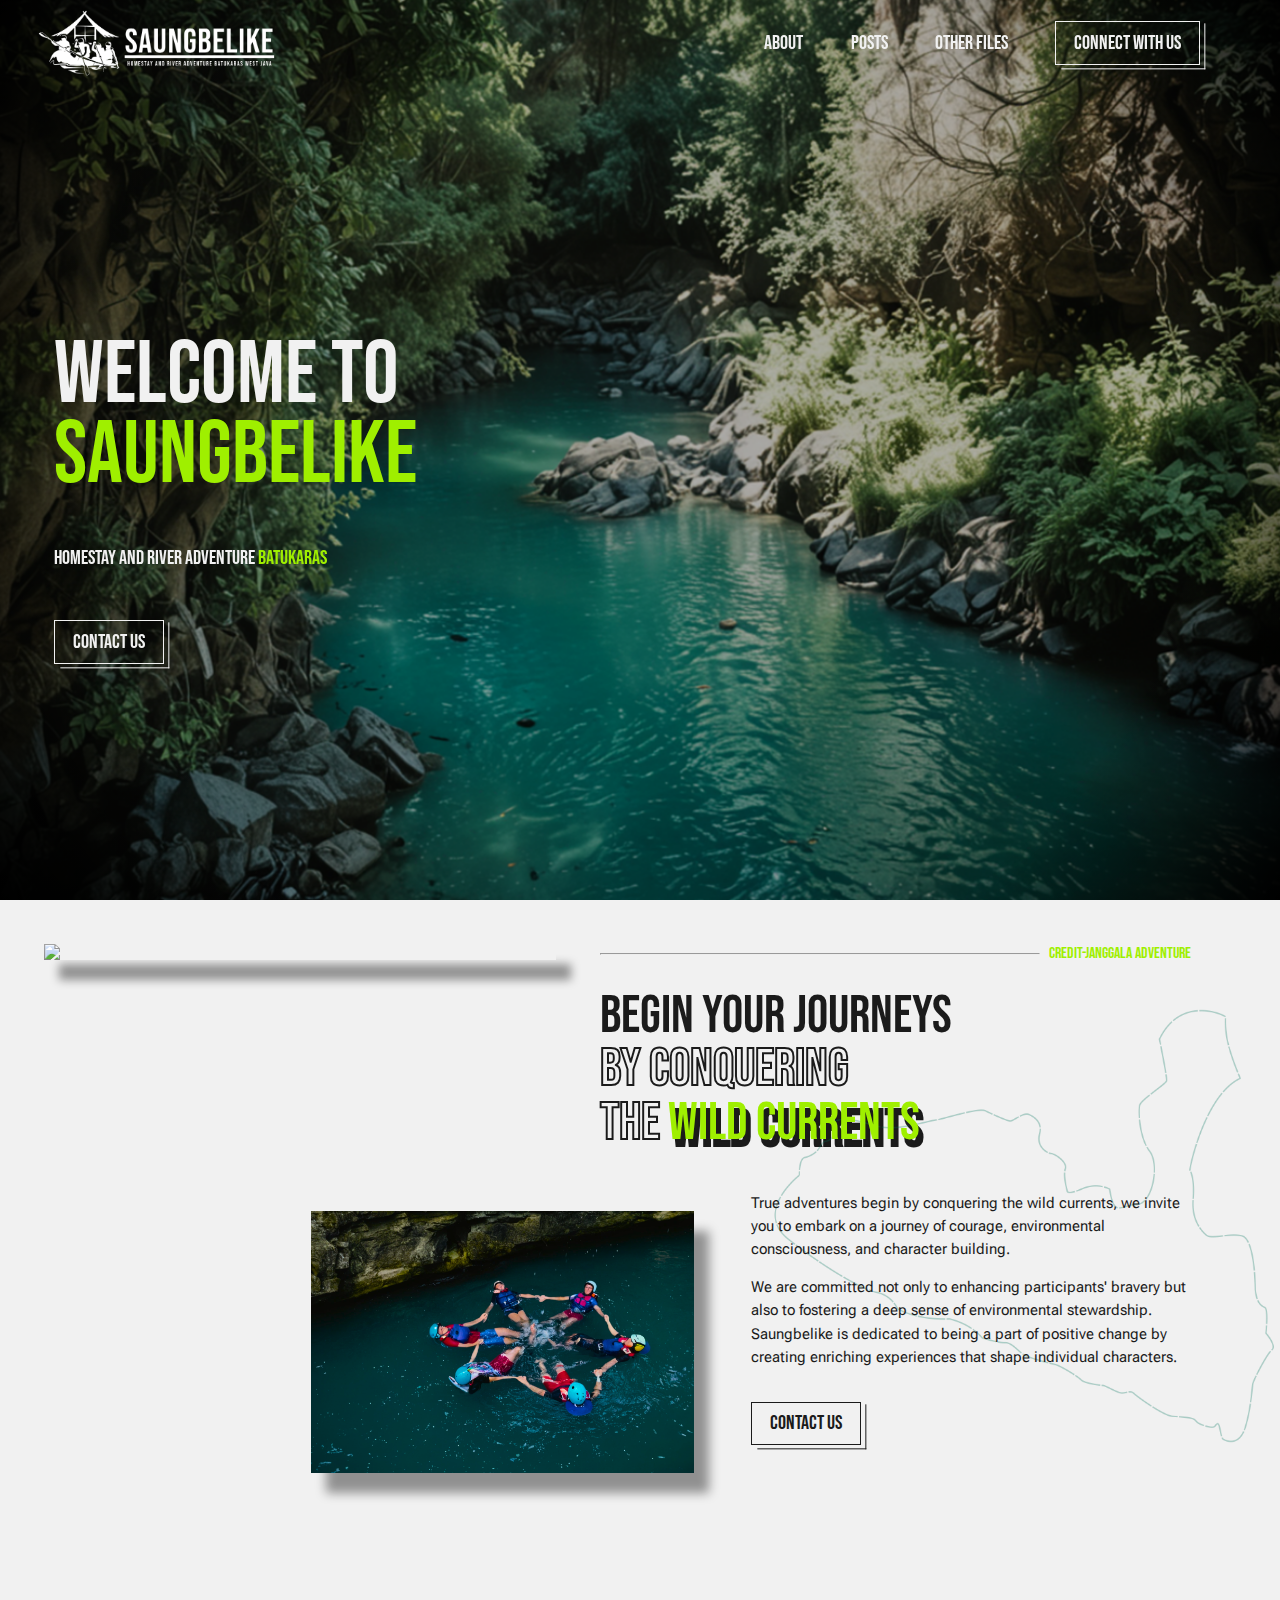
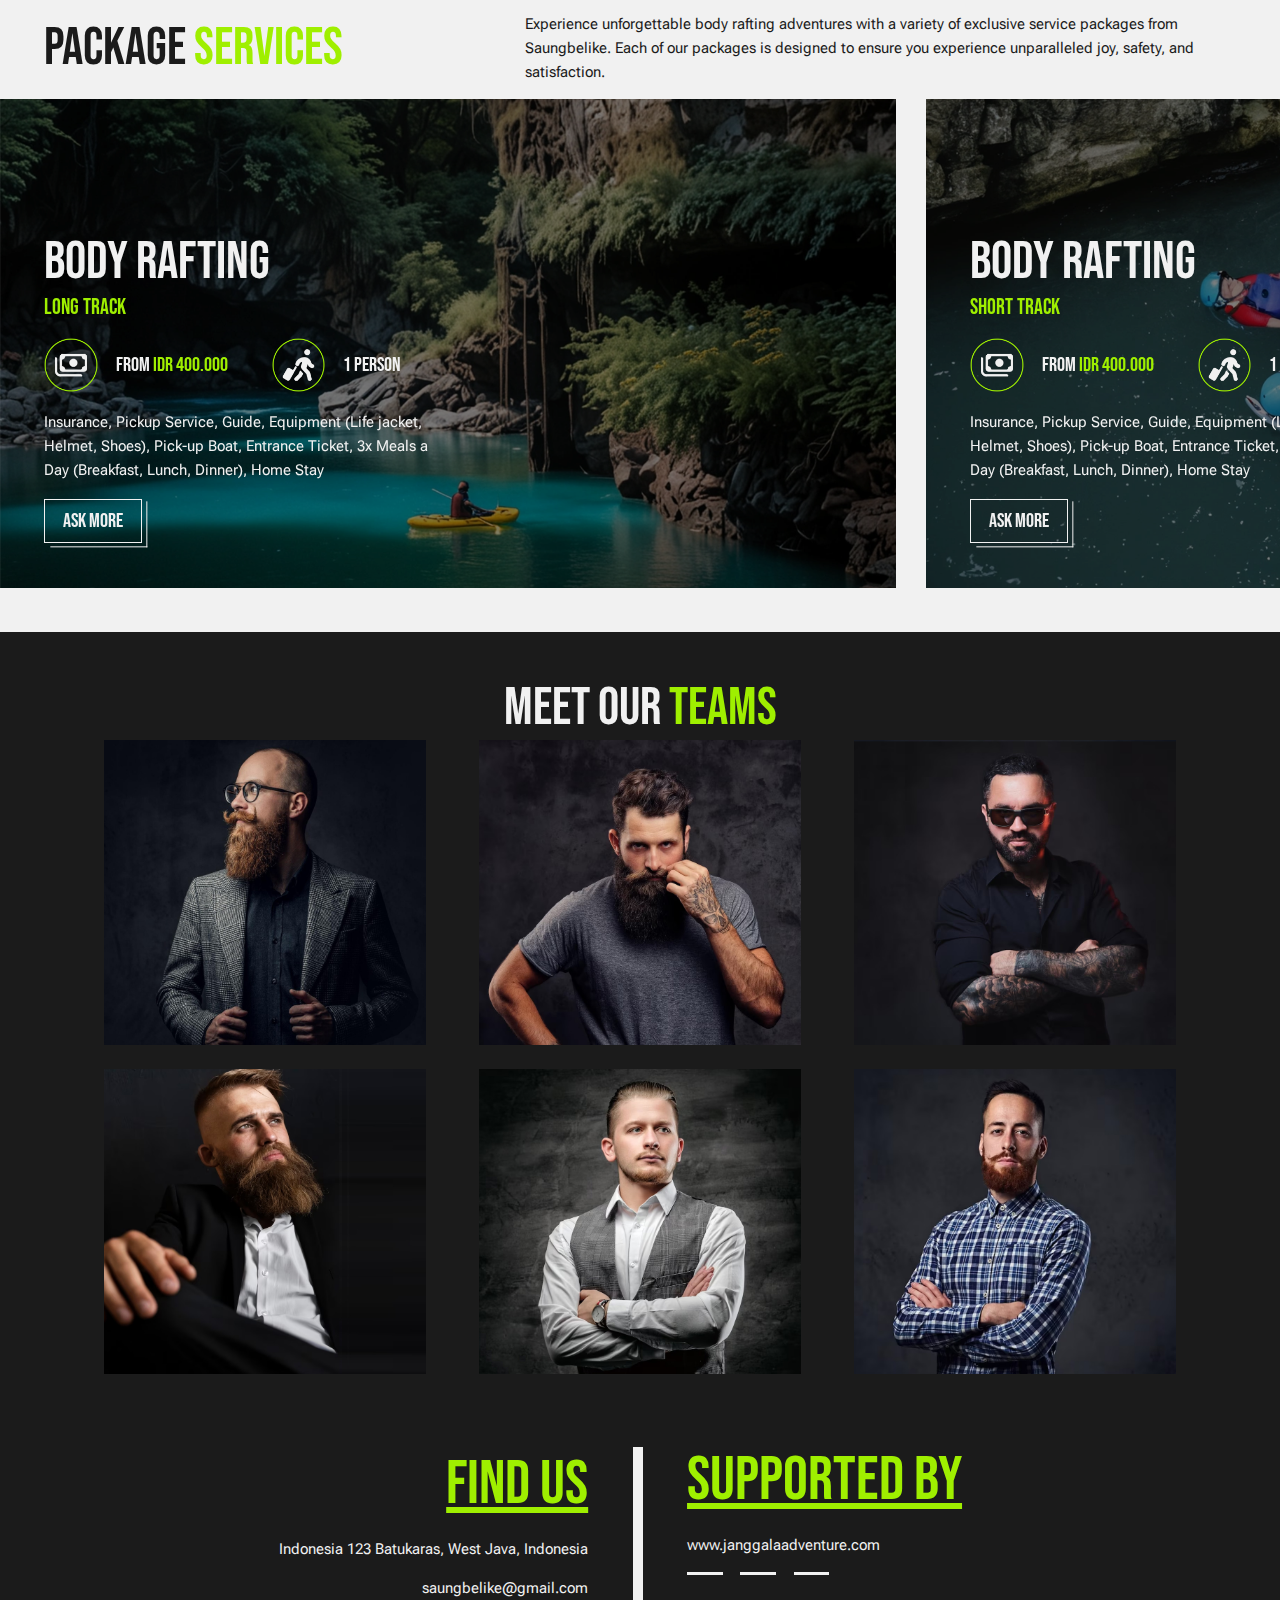
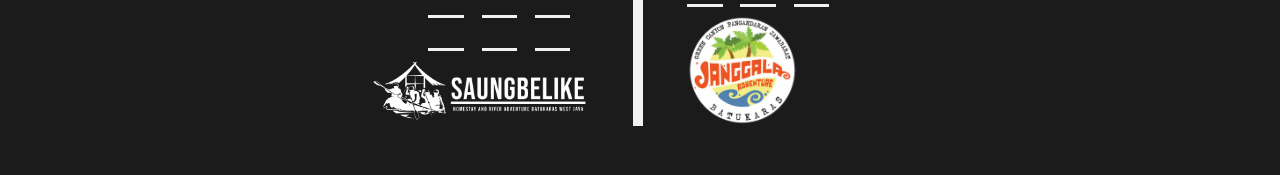
==== en/index.html @ bf055730 "Initial" ====
<!DOCTYPE html>
<html lang="en-US">
  <head>
    <meta name="viewport" content="width=device-width, initial-scale=1">
    <meta charset="utf-8">
    <title>Saungbelike - River Adventure</title>
    <link rel="stylesheet" href="/assets/css/locomotive-scroll.css">
    <link rel="stylesheet" href="/assets/css/main.css">
    <link rel="stylesheet"href="https://cdn.jsdelivr.net/npm/swiper@11/swiper-bundle.min.css"/>
    <link rel="stylesheet" href="https://cdnjs.cloudflare.com/ajax/libs/font-awesome/6.5.1/css/all.min.css" integrity="sha512-DTOQO9RWCH3ppGqcWaEA1BIZOC6xxalwEsw9c2QQeAIftl+Vegovlnee1c9QX4TctnWMn13TZye+giMm8e2LwA==" crossorigin="anonymous" referrerpolicy="no-referrer" />
  </head>
  <body>
    <div id="loading-overlay">
      <div class="spinner"><img draggable="false" src="/assets/img/logo.webp"></div>
    </div>
    <main>
      <section class="sec_Nav">
    <div class="sbl_Navl">
        <img src="/assets/img/logo.webp">
    </div>
    <div class="sbl_Navr">
        <ul>
            <li class="sblM"><a href="/about">ABOUT</a></li>
            <li class="sblM"><a href="/posts">POSTS</a></li>
            <li class="sblM"><a href="/otherfiles">OTHER FILES</a></li>
            <li><button><a href="">Connect With Us</a></button></li>
        </ul>
    </div>
</section>
      <section class="sbl_Main" data-scroll-container>

<section class="sbl_sec1">
    <div class="sbl_swiperCont">
        <div class="swiper-wrapper">
            <div class="swiper-slide sf"><img src="../assets/img/main1.png"></div>
            <div class="swiper-slide sf"><img src="../assets/img/main4.png"></div>
            <div class="swiper-slide sf"><img src="../assets/img/main2.png"></div>
            <div class="swiper-slide sf"><img src="../assets/img/main3.png"></div>
        </div>
    </div>
    <div class="sbl_Text" data-scroll data-scroll-speed="3">
        <h1>Welcome To<br><span>Saungbelike</span></h1>
        <h3>Homestay and River Adventure <span>Batukaras</span></h3>    
        <button><a href="#"> Contact Us </a></button>
    </div>
</section>

<section class="sbl_sec2">
    <div class="sbl_sec2L">
        <img src="../assets/img/sec2.png" class="img1" data-scroll data-scroll-speed="2">
        <img src="../assets/img/sec2_1.png" class="img2" data-scroll data-scroll-speed="1">
    </div>
    <div class="sbl_sec2R">
        <div class="lT"><hr><span>Credit-Janggala Adventure</span></div>
        <h2 data-scroll data-scroll-speed="-1">Begin Your Journeys<br><span class="tStroke">By Conquering</span> <br><span class="tStroke">The</span> <span class="tShadow">Wild Currents</span></h2>
        <div>
            <p>True adventures begin by conquering the wild currents, we invite you to embark on a journey of courage, environmental consciousness, and character building.</p>
            <p>We are committed not only to enhancing participants' bravery but also to fostering a deep sense of environmental stewardship. Saungbelike is dedicated to being a part of positive change by creating enriching experiences that shape individual characters.</p>
            <button><a href="#">Contact Us</a></button>
        </div>
    </div>  
</section>

<section class="sbl_sec3">
    <div class="sbl_sec3T">
        <div>
            <h2>Package <span>Services</span></h2>
        </div>
        <div>
            <p>Experience unforgettable body rafting adventures with a variety of exclusive service packages from Saungbelike. Each of our packages is designed to ensure you experience unparalleled joy, safety, and satisfaction.</p>
        </div>
    </div>
    <div class="sbl_sec3B">
        <div class="sbl_pack packSwipe">
            <div class="swiper-wrapper">
                <div class="swiper-slide ss">
                    <img src="../assets/img/main2.png">
                    <div>
                        <h2>Body Rafting</h2>
                        <span class="type">Long Track</span>
                    </div>
                    <div class="sbl_ico">
                        <div>
                            <img class="ico" src="../assets/img/ico1.png">
                            <h3>From <span>IDR 400.000</span></h3>
                        </div>
                        <div>
                            <img class="ico" src="../assets/img/ico2.png">
                            <h3>1 Person</h3>
                        </div>
                    </div>
                    <p>Insurance, Pickup Service, Guide, Equipment (Life jacket, Helmet, Shoes), Pick-up Boat, Entrance Ticket, 3x Meals a Day (Breakfast, Lunch, Dinner), Home Stay</p>
                        <button><a href="">Ask More</a></button>
                </div>
                <div class="swiper-slide ss">
                    <img src="../assets/img/main3.png">
                    <div>
                        <h2>Body Rafting</h2>
                        <span class="type">Short Track</span>
                    </div>
                    <div class="sbl_ico">
                        <div>
                            <img class="ico" src="../assets/img/ico1.png">
                            <h3>From <span>IDR 400.000</span></h3>
                        </div>
                        <div>
                            <img class="ico" src="../assets/img/ico2.png">
                            <h3>1 Person</h3>
                        </div>
                    </div>
                    <p>Insurance, Pickup Service, Guide, Equipment (Life jacket, Helmet, Shoes), Pick-up Boat, Entrance Ticket, 3x Meals a Day (Breakfast, Lunch, Dinner), Home Stay</p>
                        <button><a href="#">Ask More</a></button>
                </div>
                <div class="swiper-slide ss">
                    <img src="../assets/img/main1.png">
                    
                    <div>
                        <h2>Body Rafting</h2>
                        <span class="type">Ciwayang</span>
                    </div>
                    <div class="sbl_ico">
                        <div>
                            <img class="ico" src="../assets/img/ico1.png">
                            <h3>From <span>IDR 400.000</span></h3>
                        </div>
                        <div>
                            <img class="ico" src="../assets/img/ico2.png">
                            <h3>1 Person</h3>
                        </div>
                    </div>
                    <p>Insurance, Pickup Service, Guide, Equipment (Life jacket, Helmet, Shoes), Pick-up Boat, Entrance Ticket, 3x Meals a Day (Breakfast, Lunch, Dinner), Home Stay</p>
                        <button><a href="#">Ask More</a></button>
                </div>
                <div class="swiper-slide ss">
                    <img src="../assets/img/main1.png">
                    
                    <div>
                        <h2>River Tubing</h2>
                        <span class="type">Santirah</span>
                    </div>
                    <div class="sbl_ico">
                        <div>
                            <img class="ico" src="../assets/img/ico1.png">
                            <h3>From <span>IDR 400.000</span></h3>
                        </div>
                        <div>
                            <img class="ico" src="../assets/img/ico2.png">
                            <h3>1 Person</h3>
                        </div>
                    </div>
                    <p>Insurance, Pickup Service, Guide, Equipment (Life jacket, Helmet, Shoes), Pick-up Boat, Entrance Ticket, 3x Meals a Day (Breakfast, Lunch, Dinner), Home Stay</p>
                        <button><a href="#">Ask More</a></button>
                </div>
                <div class="swiper-slide ss">
                    <img src="../assets/img/main1.png">
                    
                    <div>
                        <h2>Body Rafting</h2>
                        <span class="type">Citumang</span>
                    </div>
                    <div class="sbl_ico">
                        <div>
                            <img class="ico" src="../assets/img/ico1.png">
                            <h3>From <span>IDR 400.000</span></h3>
                        </div>
                        <div>
                            <img class="ico" src="../assets/img/ico2.png">
                            <h3>1 Person</h3>
                        </div>
                    </div>
                    <p>Insurance, Pickup Service, Guide, Equipment (Life jacket, Helmet, Shoes), Pick-up Boat, Entrance Ticket, 3x Meals a Day (Breakfast, Lunch, Dinner), Home Stay</p>
                        <button><a href="#">Ask More</a></button>
                </div>
                <div class="swiper-slide ss">
                    <img src="../assets/img/camp.jpeg">
                    
                    <div>
                        <h2>Camping Ground</h2>
                    </div>
                    <div class="sbl_ico">
                        <div>
                            <img class="ico" src="../assets/img/ico1.png">
                            <h3>From <span>IDR 400.000</span></h3>
                        </div>
                        <div>
                            <img class="ico" src="../assets/img/ico2.png">
                            <h3>1 Person</h3>
                        </div>
                    </div>
                    <p>Local Guide, Dome Tent, Bonfire, Meals</p>
                        <button><a href="#">Ask More</a></button>
                </div>
            </div>
        </div>
    </div>
</section>

<section class="sbl_sec4">
    <h2>Meet Our <span>Teams</span></h2>
    <div class="sbl_team">
        <div class="sbl_teamBox">
            <img src="../assets/img/1.jpg" draggable="false" data-scroll data-scroll-speed="1">
            <div class="sbl_teamBoxN">
                <p>Manager</p>
                <span>Micah Bell</span>
            </div>
        </div>
        <div class="sbl_teamBox">
            <img src="../assets/img/2.jpg" draggable="false" data-scroll data-scroll-speed="1">
            <div class="sbl_teamBoxN">
                <p>Manager</p>
                <span>Arthur Morgan</span>
            </div>
        </div>
        <div class="sbl_teamBox">
            <img src="../assets/img/3.jpg" draggable="false" data-scroll data-scroll-speed="1">
            <div class="sbl_teamBoxN">
                <p>Manager</p>
                <span>Joaquin</span>
            </div>
        </div>
        <div class="sbl_teamBox">
            <img src="../assets/img/4.jpg" draggable="false" data-scroll data-scroll-speed="1">
            <div class="sbl_teamBoxN">
                <p>Manager</p>
                <span>Strauss Vye</span>
            </div>
        </div>
        <div class="sbl_teamBox">
            <img src="../assets/img/5.jpg" draggable="false" data-scroll data-scroll-speed="1">
            <div class="sbl_teamBoxN">
                <p>Manager</p>
                <span>Mike</span>
            </div>
        </div>
        <div class="sbl_teamBox">
            <img src="../assets/img/6.jpg" draggable="false" data-scroll data-scroll-speed="1">
            <div class="sbl_teamBoxN">
                <p>Manager</p>
                <span>Micah Bell</span>
            </div>
        </div>
    </div>
</section>

<section class="sbl_sec4Mobile">
    <h2>Meet Our <span>Teams</span></h2>
    <div class="sbl_sec4box">
        <div class="sbl_btn">
            <div class="btn-prev"><button><</button></div>
            <div class="btn-next"><button>></button></div>
        </div>
        <div class="mobileSwipe" data-scroll data-scroll-speed="1">
            <div class="swiper-wrapper">
                <div class="swiper-slide">
                    <img src="../assets/img/1.jpg" draggable="false">
                    <div class="sbl_teamBoxM">
                        <p>Manager</p>
                        <span>Micah Bell</span>
                    </div>
                </div>
                <div class="swiper-slide">
                    <img src="../assets/img/2.jpg" draggable="false">
                    <div class="sbl_teamBoxM">
                        <p>Manager</p>
                        <span>Athur Morgan</span>
                    </div>
                </div>
                <div class="swiper-slide">
                    <img src="../assets/img/3.jpg" draggable="false">
                    <div class="sbl_teamBoxM">
                        <p>Manager</p>
                        <span>Mike Vye</span>
                    </div>
                </div>
                <div class="swiper-slide">
                    <img src="../assets/img/4.jpg" draggable="false">
                    <div class="sbl_teamBoxM">
                        <p>Manager</p>
                        <span>Joaquin</span>
                    </div>
                </div>
                <div class="swiper-slide">
                    <img src="../assets/img/5.jpg" draggable="false">
                    <div class="sbl_teamBoxM">
                        <p>Manager</p>
                        <span>Strauss Vye</span>
                    </div>
                </div>
                <div class="swiper-slide">
                    <img src="../assets/img/6.jpg" draggable="false">
                    <div class="sbl_teamBoxM">
                        <p>Manager</p>
                        <span>Micah Bell</span>
                    </div>
                </div>
            </div>
        </div>
    </div>
</section>

<section class="sbl_sec5">
    <div class="sbl_sec5L">
        <div>
            <h1>Find Us</h1>
        </div>
        <p>Indonesia 123 Batukaras, West Java, Indonesia</p>
        <p>saungbelike@gmail.com</p>
        <div>
            <ul>
                <li>
                  <a class="twitter" href="#">
                    <span></span>
                    <span></span>
                    <span></span>
                    <span></span>
                    <i class="fa-brands fa-twitter" aria-hidden="true"></i>
                  </a>
                </li>
                <li>
                  <a class="instagram" href="#">
                    <span></span>
                    <span></span>
                    <span></span>
                    <span></span>
                    <i class="fa-brands fa-instagram" aria-hidden="true"></i>
                  </a>
                </li>
                <li>
                  <a class="google" href="#">
                    <span></span>
                    <span></span>
                    <span></span>
                    <span></span>
                    <i class="fa-brands fa-tiktok" aria-hidden="true"></i>
                  </a>
                </li>
              </ul>
        </div>
        <img class="sbl"src="../assets/img/logo.webp" draggable="false">
    </div>
    <div class="sbl_sec5R">
        <h1>Supported By</h1>
        <p>www.janggalaadventure.com</p>
        <div>
            <ul>
                <li>
                  <a class="twitter" href="#">
                    <span></span>
                    <span></span>
                    <span></span>
                    <span></span>
                    <i class="fa-brands fa-twitter" aria-hidden="true"></i>
                  </a>
                </li>
                <li>
                  <a class="instagram" href="#">
                    <span></span>
                    <span></span>
                    <span></span>
                    <span></span>
                    <i class="fa-brands fa-instagram" aria-hidden="true"></i>
                  </a>
                </li>
                <li>
                  <a class="google" href="#">
                    <span></span>
                    <span></span>
                    <span></span>
                    <span></span>
                    <i class="fa-brands fa-tiktok" aria-hidden="true"></i>
                  </a>
                </li>
              </ul>
        </div>
        <img src="../assets/img/janggala.png" draggable="false">
    </div>
</section></section>
      <script src="https://cdn.jsdelivr.net/npm/swiper@11/swiper-bundle.min.js"></script>
<script src="/assets/js/main.min.js"></script>
<script src="https://cdn.jsdelivr.net/npm/locomotive-scroll/dist/locomotive-scroll.min.js"></script>
    </main>
  </body>
</html>
---- assets/css/locomotive-scroll.css ----
/*! locomotive-scroll v4.1.3 | MIT License | https://github.com/locomotivemtl/locomotive-scroll */
html.has-scroll-smooth {
    overflow: hidden; }
  
  html.has-scroll-dragging {
    -webkit-user-select: none;
    -moz-user-select: none;
    -ms-user-select: none;
    user-select: none; }
  
  .has-scroll-smooth body {
    overflow: hidden; }
  
  .has-scroll-smooth [data-scroll-container] {
    min-height: 100vh; }
  
  [data-scroll-direction="horizontal"] [data-scroll-container] {
    height: 100vh;
    display: inline-block;
    white-space: nowrap; }
  
  [data-scroll-direction="horizontal"] [data-scroll-section] {
    display: inline-block;
    vertical-align: top;
    white-space: nowrap;
    height: 100%; }
  
  .c-scrollbar {
    position: absolute;
    right: 0;
    top: 0;
    width: 11px;
    height: 100%;
    transform-origin: center right;
    transition: transform 0.3s, opacity 0.3s;
    opacity: 0; }
    .c-scrollbar:hover {
      transform: scaleX(1.45); }
    .c-scrollbar:hover, .has-scroll-scrolling .c-scrollbar, .has-scroll-dragging .c-scrollbar {
      opacity: 1; }
    [data-scroll-direction="horizontal"] .c-scrollbar {
      width: 100%;
      height: 10px;
      top: auto;
      bottom: 0;
      transform: scaleY(1); }
      [data-scroll-direction="horizontal"] .c-scrollbar:hover {
        transform: scaleY(1.3); }
  
  .c-scrollbar_thumb {
    position: absolute;
    top: 0;
    right: 0;
    background-color: black;
    opacity: 0.5;
    width: 7px;
    border-radius: 10px;
    margin: 2px;
    cursor: -webkit-grab;
    cursor: grab; }
    .has-scroll-dragging .c-scrollbar_thumb {
      cursor: -webkit-grabbing;
      cursor: grabbing; }
    [data-scroll-direction="horizontal"] .c-scrollbar_thumb {
      right: auto;
      bottom: 0; }
---- assets/css/main.css ----
@import"https://fonts.googleapis.com/css2?family=Bebas+Neue&display=swap";@import"https://fonts.googleapis.com/css2?family=Roboto+Flex:opsz,wght@8..144,100..1000&display=swap";*{font-family:"Bebas Neue",monospace;font-weight:normal;color:#1b1b1b;box-sizing:border-box;scroll-behavior:smooth}body{max-width:1440px;background:#f1f1f1;margin:auto}span{color:#9fef00}p{font-family:"Roboto Flex",sans-serif;font-weight:normal;font-style:normal;font-size:17px;line-height:27px}h1{font-size:100px;margin:0}h2{font-size:60px;margin:0}h3{font-size:22px;margin:0}h4{margin:0}a{font-size:23px;color:#f1f1f1;z-index:1;text-decoration:none;transition:.3s}button{background:rgba(0,0,0,0);border:1px solid #f1f1f1;padding:10px 20px;position:relative;cursor:pointer;transition:.3s}button a{width:100%;height:100%}button a:before{content:"";position:absolute;bottom:0;left:0;width:100%;height:calc(100% + 3px);border-right:1px solid #f1f1f1;border-bottom:1px solid #f1f1f1;display:block;transform:translate(6px, 6px);z-index:-1;transition:.5s}button:hover{background:#9fef00;border:1px solid #9fef00}button:hover a:before{transform:translate(0px, 0px);height:100%;border-right:1px solid rgba(0,0,0,0);border-bottom:1px solid rgba(0,0,0,0)}.sec_Nav{width:100%;display:flex;padding:10px 40px;position:fixed;top:0;width:100%;z-index:3;transition:.3s}.sbl_Navl{width:25%;display:flex;align-items:center;justify-content:center}.sbl_Navl img{max-width:100%}.sbl_Navr{width:100%;display:flex;justify-content:flex-end;align-items:center}.sbl_Navr ul{list-style:none;margin:0;text-align:right}.sbl_Navr li{display:inline;padding-right:50px;font-size:22px}.sbl_Navr li a{color:#f1f1f1}.sbl_Main{width:100%;display:flex;flex-direction:column;overflow:hidden}.sbl_sec1{width:100%;position:relative;height:100vh;display:flex;align-items:center;padding:0 50px;overflow:hidden}.sbl_sec1 .sbl_swiperCont{position:absolute;top:0;left:0;width:100%;height:100%;z-index:0}.sbl_sec1 .swiper-slide{position:relative}.sbl_sec1 .swiper-slide img{width:100%;height:100%;object-fit:cover;position:relative;filter:brightness(70%) contrast(100%);animation:sbl_scaling 8s infinite}.sbl_sec1 .swiper-slide:after{content:"";position:absolute;top:0;left:0;width:100%;height:100%;background:radial-gradient(circle, rgba(2, 0, 36, 0) 0%, rgba(1, 112, 152, 0) 70%, rgb(0, 0, 0) 100%)}.sbl_sec1 .sbl_Text{padding:0 10px;padding-top:100px;margin:0;z-index:1;width:40%;display:flex;flex-direction:column;align-items:flex-start;row-gap:50px}.sbl_sec1 .sbl_Text span{color:#9fef00}.sbl_sec1 .sbl_Text h1,.sbl_sec1 .sbl_Text p,.sbl_sec1 .sbl_Text h3{color:#f1f1f1}.sbl_sec1 .sbl_Text h1{line-height:90%}.sbl_sec2{background:url("/assets/img/border.png");background-size:40%;background-repeat:no-repeat;background-position:right;width:100%;position:relative;display:flex;align-items:center;padding:0px 50px;padding-top:50px;padding-bottom:120px;align-items:flex-start}.sbl_sec2 button{border:1px solid #1b1b1b}.sbl_sec2 button a{color:#1b1b1b}.sbl_sec2 button a:before{content:"";position:absolute;bottom:0;left:0;width:100%;height:calc(100% + 3px);border-right:1px solid #1b1b1b;border-bottom:1px solid #1b1b1b;display:block;transform:translate(6px, 6px);z-index:-1;transition:.5s}.sbl_sec2 button:hover{border:1px solid #9fef00}.sbl_sec2 button:hover a{color:#f1f1f1}.sbl_sec2 button:hover a:before{transform:translate(0px, 0px);height:100%;border-right:1px solid rgba(0,0,0,0);border-bottom:1px solid rgba(0,0,0,0)}.sbl_sec2L{width:80%;display:flex;flex-direction:column;position:relative}.sbl_sec2L img{width:100%;box-shadow:15px 20px 10px rgba(0,0,0,.4)}.sbl_sec2L .img2{position:absolute;top:300px;width:75%;left:300px}.sbl_sec2R{width:100%;padding:0 50px}.sbl_sec2R .lT{display:flex;align-items:center}.sbl_sec2R .lT hr{flex-grow:1;height:1px;background-color:#000;margin-right:10px}.sbl_sec2R h3,.sbl_sec2R h2{margin:0}.sbl_sec2R h2{line-height:100%;padding:30px 0}.sbl_sec2R div button{margin-top:20px;margin-left:170px}.sbl_sec2R div p{line-height:26px;padding-left:170px}.sbl_sec2R .tStroke{color:rgba(0,0,0,0) !important;-webkit-text-stroke-width:2px;-webkit-text-stroke-color:#1b1b1b;-webkit-text-fill-color:rgba(0,0,0,0)}.sbl_sec2R .tShadow{width:100%;position:relative}.sbl_sec2R .tShadow:before{content:"Wild Currents";position:absolute;top:15px;left:4px;color:#1b1b1b;width:100%;-webkit-text-stroke-width:2px;-webkit-text-stroke-color:#1b1b1b;-webkit-text-fill-color:#1b1b1b;z-index:-1}.sbl_sec3{width:100%;padding:50px 0}.sbl_sec3T{padding:0 50px;display:flex;align-items:center}.sbl_sec3T div:nth-child(1){width:60%}.sbl_pack{width:100%;cursor:grab}.sbl_pack .ss{color:#f1f1f1;padding:10px 50px;padding-bottom:50px;width:70%;height:550px;display:flex;flex-direction:column;justify-content:flex-end;align-items:flex-start;position:relative;row-gap:20px}.sbl_pack .ss h2,.sbl_pack .ss p,.sbl_pack .ss h3{color:#f1f1f1;margin:0}.sbl_pack .ss p{width:50%}.sbl_pack .ss .type{font-size:25px}.sbl_pack .ss img{position:absolute;top:0;left:0;width:100%;height:100%;object-fit:cover;filter:brightness(50%) contrast(100%);z-index:-1}.sbl_pack .sbl_ico{width:100%;display:flex;column-gap:50px}.sbl_pack .sbl_ico div{display:flex;align-items:center;column-gap:20px}.sbl_pack .sbl_ico img{position:relative;width:60px;filter:brightness(100%) contrast(100%)}.sbl_sec4{width:100%;background:#1b1b1b;display:flex;flex-direction:column;justify-content:center;align-items:center;padding:50px 50px}.sbl_sec4 h2{color:#f1f1f1;margin:0}.sbl_sec4 p{margin:0;color:#969696}.sbl_team{display:flex;flex-wrap:wrap;justify-content:space-between;width:90%;row-gap:50px}.sbl_teamBox{cursor:default;position:relative;width:30%;height:320px}.sbl_teamBox:hover .sbl_teamBoxN{margin-left:80%;opacity:1}.sbl_teamBox:hover img{filter:grayscale(100%)}.sbl_teamBox img{width:100%;position:absolute;top:0;left:0;z-index:0;filter:grayscale(0%);transition:.3s}.sbl_teamBox .sbl_teamBoxN{transition:.3s;width:100%;height:100%;z-index:1;position:relative;display:flex;flex-direction:column;justify-content:center;margin-left:50%;opacity:0}.sbl_teamBox .sbl_teamBoxN span{font-size:32px}.sbl_teamBox .sbl_teamBoxN p{font-size:16px}.sbl_sec5{display:flex;justify-content:center;align-items:center;padding:50px 50px;background:#1b1b1b}.sbl_sec5 .sbl_sec5L{border-right:10px solid #f1f1f1;text-align:right;padding-right:50px}.sbl_sec5 .sbl_sec5R{padding-left:50px}.sbl_sec5 .sbl_sec5R ul{justify-content:flex-start}.sbl_sec5 .sbl{width:40%}.sbl_sec5 img{width:20%;padding-top:10px}.sbl_sec5 i,.sbl_sec5 p{color:#f1f1f1 !important}.sbl_sec5 h1{font-size:70px;color:#9fef00;text-decoration:underline}.sbl_sec5 .sbl_sec5L,.sbl_sec5 .sbl_sec5R{width:100%}.sbl_sec5 ul{margin:0;padding:0;display:flex;justify-content:flex-end}.sbl_sec5 ul li{list-style:none}.sbl_sec5 ul li a{display:block;position:relative;width:40px;height:40px;line-height:40px;font-size:20px;text-align:center;text-decoration:none;color:#f1f1f1;transition:.5s;margin-right:20px}.sbl_sec5 ul li a span{position:absolute;transition:transform .5s}.sbl_sec5 ul li a span:nth-child(1),.sbl_sec5 ul li a span:nth-child(3){width:100%;height:3px;background-color:#f1f1f1}.sbl_sec5 ul li a span:nth-child(1){top:0;left:0;transform-origin:right}.sbl_sec5 ul li a:hover span:nth-child(1){transform:scaleX(0);transform-origin:left;transition:transform .5s}.sbl_sec5 ul li a span:nth-child(3){bottom:0;left:0;transform-origin:left}.sbl_sec5 ul li a:hover span:nth-child(3){transform:scaleX(0);transform-origin:right;transition:transform .5s}.sbl_sec5 ul li a span:nth-child(2),.sbl_sec5 ul li a span:nth-child(4){width:3px;height:100%;background:#f1f1f1}.sbl_sec5 ul li a span:nth-child(2){top:0;left:0;transform:scale(0);transform-origin:bottom}.sbl_sec5 ul li a:hover span:nth-child(2){transform:scale(1);transform-origin:top;transition:transform .5s}.sbl_sec5 ul li a span:nth-child(4){top:0;right:0;transform:scale(0);transform-origin:top}.sbl_sec5 ul li a:hover span:nth-child(4){transform:scale(1);transform-origin:bottom;transition:transform .5s}.sbl_sec5 .facebook:hover{color:#3b5998}.sbl_sec5 .facebook:hover span{background:#3b5998}.sbl_sec5 .twitter:hover{color:#1da1f2}.sbl_sec5 .twitter:hover span{background:#1da1f2}.sbl_sec5 .instagram:hover{color:#c32aa3}.sbl_sec5 .instagram:hover span{background:#c32aa3}.sbl_sec5 .google:hover{color:#dd4b39}.sbl_sec5 .google:hover span{background:#dd4b39}.sbl_sec5 ul li a .twitter{color:#1da1f2}.sbl_sec5 ul li a:hover:nth-child(3){color:#c32aa3}.sbl_sec5 ul li a:hover:nth-child(4){color:#dd4b39}#loading-overlay{position:fixed;top:0;left:0;width:100%;height:100%;background-color:#1b1b1b;display:flex;justify-content:center;align-items:center;z-index:9999}#loading-overlay div{text-align:center}#loading-overlay img{transition:.3s;width:20%;opacity:1}@keyframes sbl_scaling{0%{transform:scale(1)}50%{transform:scale(1.05)}100%{transform:scale(1)}}@media screen and (min-width: 1201px)and (max-width: 1440px){.sbl_sec4Mobile{display:none !important}p{font-size:1.1805555556vw;line-height:1.875vw}h1{font-size:6.9444444444vw}h2{font-size:4.1666666667vw}h3{font-size:1.5277777778vw}a{font-size:1.5972222222vw}button{padding:.6944444444vw 1.3888888889vw}button a:before{transform:translate(0.4166666667vw, 0.4166666667vw)}.sec_Nav{padding:.6944444444vw 2.7777777778vw}.sbl_Navl{width:25%}.sbl_Navr li{padding-right:3.4722222222vw;font-size:1.5277777778vw}.sbl_sec1{padding:0 3.4722222222vw}.sbl_Text{padding:0 .6944444444vw;width:40%;row-gap:2.7777777778vw}.sbl_Text h1{line-height:90%}.sbl_sec2{background-size:40%;padding:0 3.4722222222vw;padding-top:3.4722222222vw !important;padding-bottom:8.3333333333vw !important}.sbl_sec2 button a:before{transform:translate(0.4166666667vw, 0.4166666667vw)}.sbl_sec2L{width:80%}.sbl_sec2L .img2{top:20.8333333333vw;width:75%;left:20.8333333333vw}.sbl_sec2R{padding:0 3.4722222222vw}.sbl_sec2R .lT hr{margin-right:.6944444444vw}.sbl_sec2R h2{padding:2.0833333333vw 0}.sbl_sec2R div button{margin-top:1.3888888889vw;margin-left:11.8055555556vw}.sbl_sec2R div p{line-height:1.8055555556vw;padding-left:11.8055555556vw}.sbl_sec2R .tShadow:before{top:1.0416666667vw;left:.2777777778vw}.sbl_sec3{padding:3.4722222222vw 0}.sbl_sec3T{padding:0 3.4722222222vw}.sbl_sec3T div:nth-child(1){width:80% !important}.sbl_pack .ss{padding:.6944444444vw 3.4722222222vw;padding-bottom:3.4722222222vw;width:70%;height:38.1944444444vw;row-gap:1.3888888889vw}.sbl_pack .ss p{width:50%}.sbl_pack .ss .type{font-size:1.7361111111vw}.sbl_pack .sbl_ico{column-gap:3.4722222222vw}.sbl_pack .sbl_ico div{column-gap:1.3888888889vw}.sbl_pack .sbl_ico img{width:4.1666666667vw}.sbl_sec4{padding:3.4722222222vw 3.4722222222vw}.sbl_team{width:90%;row-gap:3.4722222222vw}.sbl_teamBox{width:30%;height:22.2222222222vw}.sbl_teamBox:hover .sbl_teamBoxN{margin-left:80%}.sbl_teamBox .sbl_teamBoxN{margin-left:50%}.sbl_teamBox .sbl_teamBoxN span{font-size:2.2222222222vw}.sbl_teamBox .sbl_teamBoxN p{font-size:1.1111111111vw}.sbl_sec5{padding:3.4722222222vw 3.4722222222vw}.sbl_sec5 .sbl_sec5L{padding-right:3.4722222222vw}.sbl_sec5 .sbl_sec5R{padding-left:3.4722222222vw}.sbl_sec5 .sbl{width:40%}.sbl_sec5 img{width:20%;padding-top:.6944444444vw}.sbl_sec5 h1{font-size:4.8611111111vw}.sbl_sec5 ul li a{width:2.7777777778vw;height:2.7777777778vw;line-height:2.7777777778vw;font-size:1.3888888889vw;margin-right:1.3888888889vw}.sbl_sec5 ul li a span:nth-child(2),.sbl_sec5 ul li a span:nth-child(4){width:.2083333333vw}#loading-overlay img{width:20%}}@media screen and (min-width: 1025px)and (max-width: 1200px){.sbl_sec4Mobile{display:none !important}p{font-size:1.4166666667vw;line-height:2.25vw}h1{font-size:8.3333333333vw}h2{font-size:5vw}h3{font-size:1.8333333333vw}a{font-size:1.9166666667vw}button{padding:.8333333333vw 1.6666666667vw}button a:before{transform:translate(0.5vw, 0.5vw)}.sec_Nav{padding:.8333333333vw 3.3333333333vw}.sbl_Navl{width:25%}.sbl_Navr li{padding-right:4.1666666667vw;font-size:1.8333333333vw}.sbl_sec1{padding:0 4.1666666667vw}.sbl_Text{padding:0 .8333333333vw;width:40%;row-gap:3.3333333333vw}.sbl_Text h1{line-height:90%}.sbl_sec2{background-size:40%;padding:0 4.1666666667vw;padding-top:4.1666666667vw !important;padding-bottom:4.8611111111vw !important}.sbl_sec2 button a:before{transform:translate(0.5vw, 0.5vw)}.sbl_sec2L{width:80%}.sbl_sec2L .img2{top:25vw;width:75%;left:25vw}.sbl_sec2R{padding:0 4.1666666667vw}.sbl_sec2R .lT hr{margin-right:.8333333333vw}.sbl_sec2R h2{padding:2.5vw 0}.sbl_sec2R div button{margin-top:1.6666666667vw;margin-left:14.1666666667vw}.sbl_sec2R div p{line-height:2.1666666667vw;padding-left:14.1666666667vw}.sbl_sec2R .tShadow:before{top:1.25vw;left:.3333333333vw}.sbl_sec3{padding:4.1666666667vw 0}.sbl_sec3T{padding:0 4.1666666667vw}.sbl_sec3T div:nth-child(1){width:100%}.sbl_pack .ss{padding:.8333333333vw 4.1666666667vw;padding-bottom:4.1666666667vw;width:70%;height:45.8333333333vw;row-gap:1.6666666667vw}.sbl_pack .ss p{width:50%}.sbl_pack .ss .type{font-size:2.0833333333vw}.sbl_pack .sbl_ico{column-gap:4.1666666667vw}.sbl_pack .sbl_ico div{column-gap:1.6666666667vw}.sbl_pack .sbl_ico img{width:5vw}.sbl_sec4{padding:4.1666666667vw 4.1666666667vw}.sbl_team{width:90%;row-gap:.8333333333vw}.sbl_teamBox{width:30%;height:26.6666666667vw}.sbl_teamBox:hover .sbl_teamBoxN{margin-left:80%}.sbl_teamBox .sbl_teamBoxN{margin-left:50%}.sbl_teamBox .sbl_teamBoxN span{font-size:2.6666666667vw}.sbl_teamBox .sbl_teamBoxN p{font-size:1.3333333333vw}.sbl_sec5{padding:4.1666666667vw 4.1666666667vw}.sbl_sec5 .sbl_sec5L{padding-right:4.1666666667vw}.sbl_sec5 .sbl_sec5R{padding-left:4.1666666667vw}.sbl_sec5 .sbl{width:40%}.sbl_sec5 img{width:20%;padding-top:.8333333333vw}.sbl_sec5 h1{font-size:5.8333333333vw}.sbl_sec5 ul li a{width:3.3333333333vw;height:3.3333333333vw;line-height:3.3333333333vw;font-size:1.6666666667vw;margin-right:1.6666666667vw}.sbl_sec5 ul li a span:nth-child(2),.sbl_sec5 ul li a span:nth-child(4){width:.25vw}#loading-overlay img{width:20%}}@media screen and (min-width: 769px)and (max-width: 1024px){.sbl_sec4Mobile{display:none !important}p{font-size:1.46484375vw;line-height:2.44140625vw}h1{font-size:8.7890625vw}h2{font-size:4.8828125vw}h3{font-size:1.953125vw}a{font-size:1.953125vw}button{padding:.78125vw 1.7578125vw}button a:before{transform:translate(0.5859375vw, 0.5859375vw)}.sec_Nav{padding:.9765625vw 1.953125vw}.sbl_Navl{width:30%}.sbl_Navr li{padding-left:1.953125vw;padding-right:1.953125vw;font-size:1.953125vw}.sbl_sec1{padding:0 4.8828125vw}.sbl_Text{padding:0 .9765625vw;width:40%;row-gap:2.9296875vw}.sbl_Text h1{line-height:90%}.sbl_sec2{background-size:40%;padding:0 4.8828125vw;padding-top:4.8828125vw !important;padding-bottom:2.0833333333vw !important}.sbl_sec2 button a:before{transform:translate(0.5859375vw, 0.5859375vw)}.sbl_sec2L{width:90%}.sbl_sec2L .img2{top:27.34375vw;width:75%;left:27.34375vw}.sbl_sec2R{padding:0 4.8828125vw}.sbl_sec2R .lT hr{margin-right:.9765625vw}.sbl_sec2R h2{padding:2.9296875vw 0}.sbl_sec2R div button{margin-top:1.953125vw;margin-left:14.6484375vw}.sbl_sec2R div p{line-height:2.5390625vw;padding-left:14.6484375vw}.sbl_sec2R .tShadow:before{top:1.46484375vw;left:.390625vw}.sbl_sec3{padding:4.8828125vw 0}.sbl_sec3T{padding:0 4.8828125vw}.sbl_sec3T div:nth-child(1){width:100%}.sbl_pack .ss{padding:.9765625vw 4.8828125vw;padding-bottom:4.8828125vw;width:70%;height:53.7109375vw;row-gap:4.8828125vw}.sbl_pack .ss p{width:50%}.sbl_pack .ss .type{font-size:2.44140625vw}.sbl_pack .sbl_ico{column-gap:4.8828125vw}.sbl_pack .sbl_ico div{column-gap:1.953125vw}.sbl_pack .sbl_ico img{width:5.859375vw}.sbl_sec4{padding:4.8828125vw 4.8828125vw}.sbl_team{width:90%;row-gap:0vw}.sbl_teamBox{width:30%;height:31.25vw}.sbl_teamBox:hover .sbl_teamBoxN{margin-left:80%}.sbl_teamBox .sbl_teamBoxN{margin-left:50%}.sbl_teamBox .sbl_teamBoxN span{font-size:3.125vw}.sbl_teamBox .sbl_teamBoxN p{font-size:1.5625vw}.sbl_sec5{padding:4.8828125vw 4.8828125vw;padding-top:0vw !important}.sbl_sec5 .sbl_sec5L{padding-right:4.8828125vw}.sbl_sec5 .sbl_sec5R{padding-left:4.8828125vw}.sbl_sec5 .sbl{width:40%}.sbl_sec5 img{width:20%;padding-top:.9765625vw}.sbl_sec5 h1{font-size:6.8359375vw}.sbl_sec5 ul li a{width:3.90625vw;height:3.90625vw;line-height:3.90625vw;font-size:1.953125vw;margin-right:1.953125vw}.sbl_sec5 ul li a span:nth-child(2),.sbl_sec5 ul li a span:nth-child(4){width:.29296875vw}#loading-overlay img{width:20%}}@media screen and (min-width: 481px)and (max-width: 768px){.sbl_sec4Mobile{display:none !important}p{font-size:2.2135416667vw;line-height:3.515625vw}h1{font-size:13.0208333333vw}h2{font-size:7.8125vw}h3{font-size:2.8645833333vw}a{font-size:2.9947916667vw}button{padding:1.3020833333vw 2.6041666667vw}button a:before{transform:translate(0.78125vw, 0.78125vw)}.sec_Nav{padding:2.6041666667vw 5.2083333333vw}.sbl_Navl{width:40%}.sbl_Navr li{padding-right:0vw;font-size:2.8645833333vw}.sbl_Navr .sblM{display:none}.sbl_sec1{padding:0 6.5104166667vw}.sbl_Text{padding:0 1.3020833333vw;width:100% !important;row-gap:5.2083333333vw}.sbl_Text h1{line-height:90%}.sbl_sec2{flex-direction:column;background-size:70%;padding:0 6.5104166667vw;padding-top:6.5104166667vw !important;padding-bottom:8.3333333333vw !important;background-position:bottom right}.sbl_sec2 button a:before{transform:translate(0.78125vw, 0.78125vw)}.sbl_sec2L{width:80%}.sbl_sec2L .img2{position:relative;top:-13.0208333333vw;width:75%;left:39.0625vw}.sbl_sec2R{padding:0 0vw;margin-top:-9.1145833333vw}.sbl_sec2R .lT hr{margin-right:1.3020833333vw}.sbl_sec2R h2{padding:3.90625vw 0}.sbl_sec2R div button{margin-top:2.6041666667vw;margin-left:22.1354166667vw}.sbl_sec2R div p{line-height:3.3854166667vw;padding-left:22.1354166667vw}.sbl_sec2R .tShadow:before{top:1.953125vw;left:.5208333333vw}.sbl_sec3{padding:6.5104166667vw 0}.sbl_sec3T{padding:0 6.5104166667vw;flex-direction:column;align-items:flex-start}.sbl_sec3T div:nth-child(1){width:60%}.sbl_pack .ss{padding:1.3020833333vw 6.5104166667vw;padding-bottom:6.5104166667vw;width:85%;height:71.6145833333vw;row-gap:2.6041666667vw}.sbl_pack .ss p{width:70%}.sbl_pack .ss .type{font-size:3.2552083333vw}.sbl_pack .sbl_ico{column-gap:6.5104166667vw}.sbl_pack .sbl_ico div{column-gap:2.6041666667vw}.sbl_pack .sbl_ico img{width:7.8125vw}.sbl_sec4{padding:0vw 0vw}.sbl_team{width:90%;row-gap:0vw;column-gap:6.5104166667vw;justify-content:center}.sbl_teamBox{width:40%;height:41.6666666667vw}.sbl_teamBox:hover .sbl_teamBoxN{margin-left:60%}.sbl_teamBox .sbl_teamBoxN{margin-left:50%}.sbl_teamBox .sbl_teamBoxN span{font-size:4.1666666667vw}.sbl_teamBox .sbl_teamBoxN p{font-size:2.0833333333vw}.sbl_sec5{padding:0vw 6.5104166667vw;align-items:flex-start}.sbl_sec5 p{font-size:1.5625vw}.sbl_sec5 .sbl_sec5L{padding-right:6.5104166667vw}.sbl_sec5 .sbl_sec5R{padding-left:6.5104166667vw}.sbl_sec5 .sbl{width:40%}.sbl_sec5 img{width:20%;padding-top:1.3020833333vw}.sbl_sec5 h1{font-size:5.2083333333vw}.sbl_sec5 ul li a{width:5.2083333333vw;height:5.2083333333vw;line-height:5.2083333333vw;font-size:2.6041666667vw;margin-right:2.6041666667vw}.sbl_sec5 ul li a span:nth-child(2),.sbl_sec5 ul li a span:nth-child(4){width:.390625vw}#loading-overlay img{width:20%}}@media screen and (min-width: 320px)and (max-width: 480px){p{font-size:4.375vw;line-height:6.6666666667vw !important}h1{font-size:14.5833333333vw}h2{font-size:12.5vw}h3{font-size:5vw}a{font-size:4.1666666667vw}button{padding:2.0833333333vw 4.1666666667vw}button a:before{transform:translate(1.25vw, 1.25vw)}.sec_Nav{padding:2.0833333333vw 4.1666666667vw}.sbl_Navl{width:60%}.sbl_Navr a{font-size:3.75vw}.sbl_Navr li{padding-right:0vw;font-size:3.75vw}.sbl_Navr .sblM{display:none}.sbl_sec1{padding:0 6.25vw}.sbl_Text{padding:0 6.25vw;width:100% !important;row-gap:8.3333333333vw !important}.sbl_Text h1{line-height:90%}.sbl_sec2{flex-direction:column;background-size:100%;padding:0 6.25vw;padding-top:6.25vw !important;padding-bottom:0vw !important;background-position:bottom right}.sbl_sec2 button a:before{transform:translate(1.25vw, 1.25vw)}.sbl_sec2L{width:80%}.sbl_sec2L .img2{position:relative;top:-14.5833333333vw;width:75%;left:31.25vw}.sbl_sec2R{padding:0 0vw;margin-top:-10.4166666667vw}.sbl_sec2R .lT hr{margin-right:2.0833333333vw}.sbl_sec2R h2{padding:6.25vw 0}.sbl_sec2R div button{margin-top:4.1666666667vw;margin-left:0vw}.sbl_sec2R div p{padding-left:0vw}.sbl_sec2R .tShadow:before{top:3.125vw;left:.8333333333vw}.sbl_sec3{padding:6.25vw 0}.sbl_sec3T{padding:0 6.25vw;flex-direction:column;align-items:flex-start}.sbl_sec3T div:nth-child(1){width:100%}.sbl_pack .ss{padding:2.0833333333vw 6.25vw;padding-bottom:10.4166666667vw;width:85%;height:114.5833333333vw;row-gap:4.1666666667vw}.sbl_pack .ss p{width:100%;font-size:3.75vw}.sbl_pack .ss .type{font-size:5.2083333333vw}.sbl_pack .sbl_ico{column-gap:4.1666666667vw;flex-direction:column;row-gap:4.1666666667vw}.sbl_pack .sbl_ico div{column-gap:2.0833333333vw}.sbl_pack .sbl_ico img{width:4.1666666667vw}.sbl_sec4{display:none}.sbl_sec5{padding:0vw 6.25vw;align-items:flex-start}.sbl_sec5 p{font-size:3.3333333333vw}.sbl_sec5 .sbl_sec5L{padding-right:3.125vw}.sbl_sec5 .sbl_sec5R{padding-left:3.125vw}.sbl_sec5 .sbl{width:90%}.sbl_sec5 img{width:70%;padding-top:2.0833333333vw}.sbl_sec5 h1{font-size:8.3333333333vw}.sbl_sec5 ul li a{width:7.2916666667vw;height:7.2916666667vw;line-height:7.2916666667vw;font-size:3.125vw;margin-right:4.1666666667vw}.sbl_sec5 ul li a span:nth-child(2),.sbl_sec5 ul li a span:nth-child(4){width:.625vw}#loading-overlay img{width:60%}.sbl_sec4Mobile{width:100%;background:#1b1b1b;position:relative;padding-bottom:30px}.sbl_sec4Mobile h2{text-align:center;color:#f1f1f1}.sbl_sec4Mobile .sbl_sec4box{display:flex;width:100%;height:93.75vw;position:relative}.sbl_sec4Mobile .sbl_sec4box .sbl_btn{z-index:1;height:100%;display:flex;flex-direction:column;width:25%;row-gap:2.0833333333vw;justify-content:flex-end;align-items:center}.sbl_sec4Mobile .sbl_sec4box .sbl_btn button{border:1px solid #9fef00;padding:0 2.5vw;margin:0;font-size:6.25vw;color:#f1f1f1}.sbl_sec4Mobile .sbl_sec4box .mobileSwipe{width:75%}.sbl_sec4Mobile .sbl_sec4box .mobileSwipe .swiper-slide{display:flex;align-items:center;justify-content:center;font-size:4.5833333333vw;font-weight:bold;color:#fff;overflow:visible}.sbl_sec4Mobile .sbl_sec4box .mobileSwipe .swiper-slide img{width:100%;height:100%;object-fit:cover;position:absolute;top:0;left:0;z-index:0;filter:grayscale(100%);transition:.3s;z-index:-1}.sbl_sec4Mobile .sbl_sec4box .mobileSwipe .swiper-slide img:hover{filter:grayscale(0%)}.sbl_sec4Mobile .sbl_sec4box .mobileSwipe .swiper-slide .sbl_teamBoxM{opacity:1;transition:.3s;width:100%;height:100%;z-index:1;position:relative;display:flex;flex-direction:column;justify-content:center;margin-bottom:-30%;left:-80%;text-align:right}.sbl_sec4Mobile .sbl_sec4box .mobileSwipe .swiper-slide .sbl_teamBoxM span{font-size:7.5vw;margin-top:-1.6666666667vw}.sbl_sec4Mobile .sbl_sec4box .mobileSwipe .swiper-slide .sbl_teamBoxM p{font-size:4.1666666667vw;line-height:0px;color:#969696}}/*# sourceMappingURL=main.css.map */
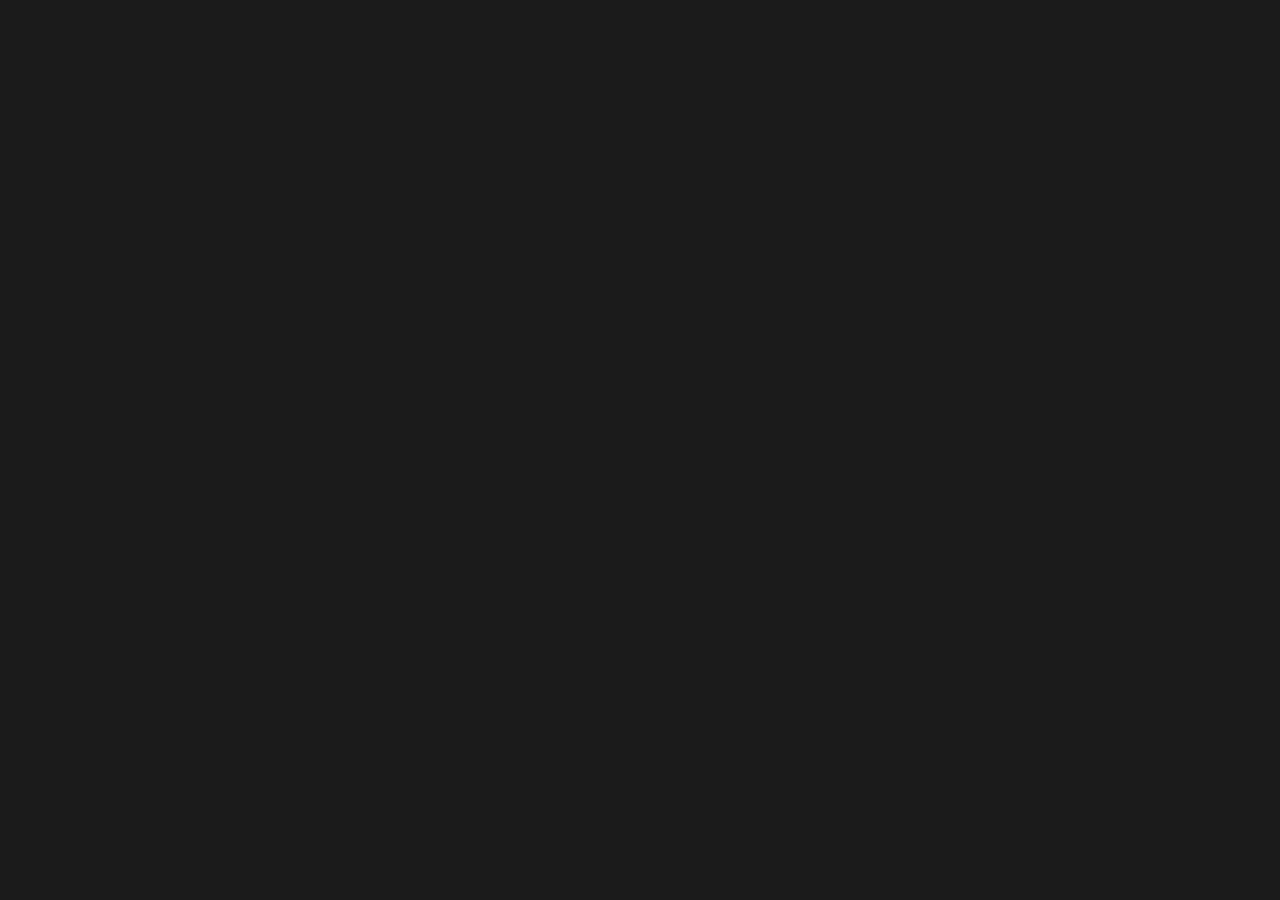
==== commit 3727ac42: "Add files via upload" ====
--- a/en/index.html
+++ b/en/index.html
@@ -1,384 +1,368 @@
 <!DOCTYPE html>
-<html lang="en-US">
-  <head>
-    <meta name="viewport" content="width=device-width, initial-scale=1">
-    <meta charset="utf-8">
+<html lang="en">
+<head>
+    <meta charset="UTF-8">
+    <meta name="viewport" content="width=device-width, initial-scale=1.0">
+    <link rel="icon" href="/assets/img/icon.ico" type="image/x-icon">
     <title>Saungbelike - River Adventure</title>
-    <link rel="stylesheet" href="/assets/css/locomotive-scroll.css">
     <link rel="stylesheet" href="/assets/css/main.css">
-    <link rel="stylesheet"href="https://cdn.jsdelivr.net/npm/swiper@11/swiper-bundle.min.css"/>
-    <link rel="stylesheet" href="https://cdnjs.cloudflare.com/ajax/libs/font-awesome/6.5.1/css/all.min.css" integrity="sha512-DTOQO9RWCH3ppGqcWaEA1BIZOC6xxalwEsw9c2QQeAIftl+Vegovlnee1c9QX4TctnWMn13TZye+giMm8e2LwA==" crossorigin="anonymous" referrerpolicy="no-referrer" />
-  </head>
-  <body>
-    <div id="loading-overlay">
-      <div class="spinner"><img draggable="false" src="/assets/img/logo.webp"></div>
-    </div>
+    <link rel="stylesheet" href="https://cdnjs.cloudflare.com/ajax/libs/font-awesome/6.5.2/css/all.min.css" integrity="sha512-SnH5WK+bZxgPHs44uWIX+LLJAJ9/2PkPKZ5QiAj6Ta86w+fsb2TkcmfRyVX3pBnMFcV7oQPJkl9QevSCWr3W6A==" crossorigin="anonymous" referrerpolicy="no-referrer" />
+    <link rel="stylesheet" href="https://cdn.jsdelivr.net/npm/swiper@11/swiper-bundle.min.css" />
+    <link rel="stylesheet" href="https://cdnjs.cloudflare.com/ajax/libs/font-awesome/4.7.0/css/font-awesome.css" integrity="sha512-5A8nwdMOWrSz20fDsjczgUidUBR8liPYU+WymTZP1lmY9G6Oc7HlZv156XqnsgNUzTyMefFTcsFH/tnJE/+xBg==" crossorigin="anonymous" referrerpolicy="no-referrer" />
+</head>
+<body>
+    <div class="loader-container">
+        <img draggable="false" src="/assets/img/logo.webp" class="loadLogo">
+      </div>
     <main>
-      <section class="sec_Nav">
-    <div class="sbl_Navl">
-        <img src="/assets/img/logo.webp">
-    </div>
-    <div class="sbl_Navr">
-        <ul>
-            <li class="sblM"><a href="/about">ABOUT</a></li>
-            <li class="sblM"><a href="/posts">POSTS</a></li>
-            <li class="sblM"><a href="/otherfiles">OTHER FILES</a></li>
-            <li><button><a href="">Connect With Us</a></button></li>
-        </ul>
-    </div>
-</section>
-      <section class="sbl_Main" data-scroll-container>
-
-<section class="sbl_sec1">
-    <div class="sbl_swiperCont">
-        <div class="swiper-wrapper">
-            <div class="swiper-slide sf"><img src="../assets/img/main1.png"></div>
-            <div class="swiper-slide sf"><img src="../assets/img/main4.png"></div>
-            <div class="swiper-slide sf"><img src="../assets/img/main2.png"></div>
-            <div class="swiper-slide sf"><img src="../assets/img/main3.png"></div>
-        </div>
-    </div>
-    <div class="sbl_Text" data-scroll data-scroll-speed="3">
-        <h1>Welcome To<br><span>Saungbelike</span></h1>
-        <h3>Homestay and River Adventure <span>Batukaras</span></h3>    
-        <button><a href="#"> Contact Us </a></button>
-    </div>
-</section>
-
-<section class="sbl_sec2">
-    <div class="sbl_sec2L">
-        <img src="../assets/img/sec2.png" class="img1" data-scroll data-scroll-speed="2">
-        <img src="../assets/img/sec2_1.png" class="img2" data-scroll data-scroll-speed="1">
-    </div>
-    <div class="sbl_sec2R">
-        <div class="lT"><hr><span>Credit-Janggala Adventure</span></div>
-        <h2 data-scroll data-scroll-speed="-1">Begin Your Journeys<br><span class="tStroke">By Conquering</span> <br><span class="tStroke">The</span> <span class="tShadow">Wild Currents</span></h2>
-        <div>
-            <p>True adventures begin by conquering the wild currents, we invite you to embark on a journey of courage, environmental consciousness, and character building.</p>
-            <p>We are committed not only to enhancing participants' bravery but also to fostering a deep sense of environmental stewardship. Saungbelike is dedicated to being a part of positive change by creating enriching experiences that shape individual characters.</p>
-            <button><a href="#">Contact Us</a></button>
-        </div>
-    </div>  
-</section>
-
-<section class="sbl_sec3">
-    <div class="sbl_sec3T">
-        <div>
-            <h2>Package <span>Services</span></h2>
-        </div>
-        <div>
-            <p>Experience unforgettable body rafting adventures with a variety of exclusive service packages from Saungbelike. Each of our packages is designed to ensure you experience unparalleled joy, safety, and satisfaction.</p>
-        </div>
-    </div>
-    <div class="sbl_sec3B">
-        <div class="sbl_pack packSwipe">
-            <div class="swiper-wrapper">
-                <div class="swiper-slide ss">
-                    <img src="../assets/img/main2.png">
+        
+
+<div class="sblMain">
+    <section class="sblSecHome">
+        <div class="homeMain">
+            <div class="homeMainTop">
+                <div class="logo">
+                    <a href="/"><img src="../assets/img/logo.webp" draggable="false"></a>
+                </div>
+                <div class="mail">
+                    <a href="mailto:saungbelike@gmail.com" class="mailBox">
+                        <div class="mailBoxIco">
+                            <i class="fa-solid fa-paper-plane"></i>
+                        </div>
+                        <div class="mailBoxTxt">
+                            <span>Have a Message?</span>
+                        </div>
+                    </a>
+                </div>
+            </div>
+
+            <div class="homeMainMid">
+                <div class="heroTxt">
+                    <h1 class="trigAnim">Welcome To<br><span class="tStroke">SAUNG</span><span>BELIKE</span></h1>
+                    <h3>HOMESTAY AND RIVER ADVENTURE <span>BATUKARAS</span></h3>
+                    <button class="actBtn"><a class="nxtToConq">Learn More</a></button>
+                </div>
+                <div class="heroImg">
+                    <img src="../assets/img/main1.png" draggable="false">
+                </div>
+            </div>
+
+            <div class="navBtn">
+                <div class="navNext">
+                    <button>
+                        <a class="nxtToConq">
+                            Next <i class="fa-solid fa-caret-right"></i>
+                        </a>
+                    </button>
+                </div>
+            </div>
+        </div>
+
+        <div class="homeSpace"></div>
+    </section>
+
+    <section class="sblSecAbout">
+        <div class="navAbout navMain">
+            <a class="navCont nxtToConq aboutNav">
+                <div class="ico"><img src="../assets/img/SBL.webp" draggable="false"></div>
+                <div class="pages">Conquering</div>
+            </a>
+        </div>
+        
+        <div class="aboutMain">
+            <div class="aboutMainHero">
+
+                <div class="txtHero">
+                    <h1>Begin Your Journeys<br><span class="tStroke">by Conquering<br>the</span> <span class="tShadow">Wild Currents</span></h1>
+                </div>
+
+                <div class="txtHero2">
+                    <div class="txtImg">
+                        <img src="../assets/img/sec2.png" draggable="false">
+                    </div>
+                    <div class="txtPar">
+                        <p>
+                            True adventures begin by conquering the wild currents, we invite you to embark on a journey of courage, environmental consciousness, and character building.<br><br>
+                            We are committed not only to enhancing participants' bravery but also to fostering a deep sense of environmental stewardship. Saungbelike is dedicated to being a part of positive change by creating enriching experiences that shape individual characters.
+                        </p>
+                    </div>
+                    <div class="sblVid">
+                        <video autoplay muted loop>
+                            <source src="../assets/img/Out_2.mp4" type="video/mp4">
+                        </video>
+                    </div>
+                </div>
+            </div>
+
+            <div class="navBtn">
+                <div class="navPrev">
+                    <button>
+                        <a class="backToHome">
+                            <i class="fa-solid fa-caret-left"></i> Prev
+                        </a>
+                    </button>
+                </div>
+                <div class="navNext">
+                    <button>
+                        <a class="nxtToPkgs">
+                            Next <i class="fa-solid fa-caret-right"></i>
+                        </a>
+                    </button>
+                </div>
+            </div>
+        </div>
+
+        <div class="aboutSpace"></div>
+    </section>
+    
+    <section class="sblSecPkgs">
+        <div class="navPkgs navMain">
+            <a class="navCont nxtToPkgs pkgsNav">
+                <div class="ico"><i class="fa-solid fa-cube"></i></div>
+                <div class="pages">Packages</div>
+            </a>
+        </div>
+
+        <div class="pkgsMain">
+            <div class="pkgsMainHero">
+                <div class="pkgsT">
+                    <h1>Packages <span>Services</span></h1>
+                    <p>Experience unforgettable body rafting adventures with a variety of exclusive service packages from Saungbelike. Each of our packages is designed to ensure you experience unparalleled joy, safety, and satisfaction.</p>
+                </div>
+
+                <div class="swiper pkgsM">
+                    <div class="swiper-wrapper pkgsSwipe">
+                        <div class="swiper-slide pkgsSwiping">
+                            <img src="../assets/img/main1.png" draggable="false">
                     <div>
                         <h2>Body Rafting</h2>
-                        <span class="type">Long Track</span>
-                    </div>
-                    <div class="sbl_ico">
-                        <div>
-                            <img class="ico" src="../assets/img/ico1.png">
-                            <h3>From <span>IDR 400.000</span></h3>
-                        </div>
-                        <div>
-                            <img class="ico" src="../assets/img/ico2.png">
+                        <span class="type">Package A</span>
+                    </div>
+                    <div class="packIco">
+                        <div>
+                            <i class="fa-solid fa-money-bill"></i>
+                            <h3>From <span>IDR 350.000</span></h3>
+                        </div>
+                        <div>
+                            <i class="fa-solid fa-person-walking-luggage"></i>
                             <h3>1 Person</h3>
                         </div>
                     </div>
                     <p>Insurance, Pickup Service, Guide, Equipment (Life jacket, Helmet, Shoes), Pick-up Boat, Entrance Ticket, 3x Meals a Day (Breakfast, Lunch, Dinner), Home Stay</p>
-                        <button><a href="">Ask More</a></button>
-                </div>
-                <div class="swiper-slide ss">
-                    <img src="../assets/img/main3.png">
+                    <button class="actBtn"><a href="mailto:saungbelike@gmail.com">Ask More</a></button>
+                        </div>
+
+                        <div class="swiper-slide pkgsSwiping">
+                            <img src="../assets/img/main1.png" draggable="false">
                     <div>
                         <h2>Body Rafting</h2>
-                        <span class="type">Short Track</span>
-                    </div>
-                    <div class="sbl_ico">
-                        <div>
-                            <img class="ico" src="../assets/img/ico1.png">
-                            <h3>From <span>IDR 400.000</span></h3>
-                        </div>
-                        <div>
-                            <img class="ico" src="../assets/img/ico2.png">
+                        <span class="type">Package B</span>
+                    </div>
+                    <div class="packIco">
+                        <div>
+                            <i class="fa-solid fa-money-bill"></i>
+                            <h3>From <span>IDR 200.000</span></h3>
+                        </div>
+                        <div>
+                            <i class="fa-solid fa-person-walking-luggage"></i>
                             <h3>1 Person</h3>
                         </div>
                     </div>
-                    <p>Insurance, Pickup Service, Guide, Equipment (Life jacket, Helmet, Shoes), Pick-up Boat, Entrance Ticket, 3x Meals a Day (Breakfast, Lunch, Dinner), Home Stay</p>
-                        <button><a href="#">Ask More</a></button>
-                </div>
-                <div class="swiper-slide ss">
-                    <img src="../assets/img/main1.png">
-                    
-                    <div>
-                        <h2>Body Rafting</h2>
-                        <span class="type">Ciwayang</span>
-                    </div>
-                    <div class="sbl_ico">
-                        <div>
-                            <img class="ico" src="../assets/img/ico1.png">
-                            <h3>From <span>IDR 400.000</span></h3>
-                        </div>
-                        <div>
-                            <img class="ico" src="../assets/img/ico2.png">
-                            <h3>1 Person</h3>
-                        </div>
-                    </div>
-                    <p>Insurance, Pickup Service, Guide, Equipment (Life jacket, Helmet, Shoes), Pick-up Boat, Entrance Ticket, 3x Meals a Day (Breakfast, Lunch, Dinner), Home Stay</p>
-                        <button><a href="#">Ask More</a></button>
-                </div>
-                <div class="swiper-slide ss">
-                    <img src="../assets/img/main1.png">
-                    
+                    <p>Insurance, Pickup Service, Guide, Equipment (Life jacket, Helmet, Shoes), Pick-up Boat, Entrance Ticket, 1x Meal</p>
+                    <button class="actBtn"><a href="mailto:saungbelike@gmail.com">Ask More</a></button>
+                        </div>
+
+                        <div class="swiper-slide pkgsSwiping">
+                            <img src="../assets/img/main1.png" draggable="false">
                     <div>
                         <h2>River Tubing</h2>
                         <span class="type">Santirah</span>
                     </div>
-                    <div class="sbl_ico">
-                        <div>
-                            <img class="ico" src="../assets/img/ico1.png">
-                            <h3>From <span>IDR 400.000</span></h3>
-                        </div>
-                        <div>
-                            <img class="ico" src="../assets/img/ico2.png">
+                    <div class="packIco">
+                        <div>
+                            <i class="fa-solid fa-money-bill"></i>
+                            <h3>From <span>IDR 200.000</span></h3>
+                        </div>
+                        <div>
+                            <i class="fa-solid fa-person-walking-luggage"></i>
                             <h3>1 Person</h3>
                         </div>
                     </div>
-                    <p>Insurance, Pickup Service, Guide, Equipment (Life jacket, Helmet, Shoes), Pick-up Boat, Entrance Ticket, 3x Meals a Day (Breakfast, Lunch, Dinner), Home Stay</p>
-                        <button><a href="#">Ask More</a></button>
-                </div>
-                <div class="swiper-slide ss">
-                    <img src="../assets/img/main1.png">
-                    
-                    <div>
-                        <h2>Body Rafting</h2>
-                        <span class="type">Citumang</span>
-                    </div>
-                    <div class="sbl_ico">
-                        <div>
-                            <img class="ico" src="../assets/img/ico1.png">
-                            <h3>From <span>IDR 400.000</span></h3>
-                        </div>
-                        <div>
-                            <img class="ico" src="../assets/img/ico2.png">
-                            <h3>1 Person</h3>
-                        </div>
-                    </div>
-                    <p>Insurance, Pickup Service, Guide, Equipment (Life jacket, Helmet, Shoes), Pick-up Boat, Entrance Ticket, 3x Meals a Day (Breakfast, Lunch, Dinner), Home Stay</p>
-                        <button><a href="#">Ask More</a></button>
-                </div>
-                <div class="swiper-slide ss">
-                    <img src="../assets/img/camp.jpeg">
-                    
+                    <p>Insurance, Pickup Service, Guide, Equipment (Life jacket, Helmet, Shoes), Pick-up Boat, Entrance Ticket, 1x Meal</p>
+                    <button class="actBtn"><a href="mailto:saungbelike@gmail.com">Ask More</a></button>
+                        </div>
+
+                        <div class="swiper-slide pkgsSwiping">
+                            <img src="../assets/img/main1.png" draggable="false">
                     <div>
                         <h2>Camping Ground</h2>
-                    </div>
-                    <div class="sbl_ico">
-                        <div>
-                            <img class="ico" src="../assets/img/ico1.png">
-                            <h3>From <span>IDR 400.000</span></h3>
-                        </div>
-                        <div>
-                            <img class="ico" src="../assets/img/ico2.png">
+                        <span class="type">Batukaras</span>
+                    </div>
+                    <div class="packIco">
+                        <div>
+                            <i class="fa-solid fa-money-bill"></i>
+                            <h3>From <span>IDR 200.000</span></h3>
+                        </div>
+                        <div>
+                            <i class="fa-solid fa-person-walking-luggage"></i>
                             <h3>1 Person</h3>
                         </div>
                     </div>
                     <p>Local Guide, Dome Tent, Bonfire, Meals</p>
-                        <button><a href="#">Ask More</a></button>
-                </div>
-            </div>
-        </div>
-    </div>
-</section>
-
-<section class="sbl_sec4">
-    <h2>Meet Our <span>Teams</span></h2>
-    <div class="sbl_team">
-        <div class="sbl_teamBox">
-            <img src="../assets/img/1.jpg" draggable="false" data-scroll data-scroll-speed="1">
-            <div class="sbl_teamBoxN">
-                <p>Manager</p>
-                <span>Micah Bell</span>
-            </div>
-        </div>
-        <div class="sbl_teamBox">
-            <img src="../assets/img/2.jpg" draggable="false" data-scroll data-scroll-speed="1">
-            <div class="sbl_teamBoxN">
-                <p>Manager</p>
-                <span>Arthur Morgan</span>
-            </div>
-        </div>
-        <div class="sbl_teamBox">
-            <img src="../assets/img/3.jpg" draggable="false" data-scroll data-scroll-speed="1">
-            <div class="sbl_teamBoxN">
-                <p>Manager</p>
-                <span>Joaquin</span>
-            </div>
-        </div>
-        <div class="sbl_teamBox">
-            <img src="../assets/img/4.jpg" draggable="false" data-scroll data-scroll-speed="1">
-            <div class="sbl_teamBoxN">
-                <p>Manager</p>
-                <span>Strauss Vye</span>
-            </div>
-        </div>
-        <div class="sbl_teamBox">
-            <img src="../assets/img/5.jpg" draggable="false" data-scroll data-scroll-speed="1">
-            <div class="sbl_teamBoxN">
-                <p>Manager</p>
-                <span>Mike</span>
-            </div>
-        </div>
-        <div class="sbl_teamBox">
-            <img src="../assets/img/6.jpg" draggable="false" data-scroll data-scroll-speed="1">
-            <div class="sbl_teamBoxN">
-                <p>Manager</p>
-                <span>Micah Bell</span>
-            </div>
-        </div>
-    </div>
-</section>
-
-<section class="sbl_sec4Mobile">
-    <h2>Meet Our <span>Teams</span></h2>
-    <div class="sbl_sec4box">
-        <div class="sbl_btn">
-            <div class="btn-prev"><button><</button></div>
-            <div class="btn-next"><button>></button></div>
-        </div>
-        <div class="mobileSwipe" data-scroll data-scroll-speed="1">
-            <div class="swiper-wrapper">
-                <div class="swiper-slide">
-                    <img src="../assets/img/1.jpg" draggable="false">
-                    <div class="sbl_teamBoxM">
-                        <p>Manager</p>
-                        <span>Micah Bell</span>
-                    </div>
-                </div>
-                <div class="swiper-slide">
-                    <img src="../assets/img/2.jpg" draggable="false">
-                    <div class="sbl_teamBoxM">
-                        <p>Manager</p>
-                        <span>Athur Morgan</span>
-                    </div>
-                </div>
-                <div class="swiper-slide">
-                    <img src="../assets/img/3.jpg" draggable="false">
-                    <div class="sbl_teamBoxM">
-                        <p>Manager</p>
-                        <span>Mike Vye</span>
-                    </div>
-                </div>
-                <div class="swiper-slide">
-                    <img src="../assets/img/4.jpg" draggable="false">
-                    <div class="sbl_teamBoxM">
-                        <p>Manager</p>
-                        <span>Joaquin</span>
-                    </div>
-                </div>
-                <div class="swiper-slide">
-                    <img src="../assets/img/5.jpg" draggable="false">
-                    <div class="sbl_teamBoxM">
-                        <p>Manager</p>
-                        <span>Strauss Vye</span>
-                    </div>
-                </div>
-                <div class="swiper-slide">
-                    <img src="../assets/img/6.jpg" draggable="false">
-                    <div class="sbl_teamBoxM">
-                        <p>Manager</p>
-                        <span>Micah Bell</span>
-                    </div>
-                </div>
-            </div>
-        </div>
-    </div>
-</section>
-
-<section class="sbl_sec5">
-    <div class="sbl_sec5L">
-        <div>
-            <h1>Find Us</h1>
-        </div>
-        <p>Indonesia 123 Batukaras, West Java, Indonesia</p>
-        <p>saungbelike@gmail.com</p>
-        <div>
-            <ul>
-                <li>
-                  <a class="twitter" href="#">
-                    <span></span>
-                    <span></span>
-                    <span></span>
-                    <span></span>
-                    <i class="fa-brands fa-twitter" aria-hidden="true"></i>
-                  </a>
-                </li>
-                <li>
-                  <a class="instagram" href="#">
-                    <span></span>
-                    <span></span>
-                    <span></span>
-                    <span></span>
-                    <i class="fa-brands fa-instagram" aria-hidden="true"></i>
-                  </a>
-                </li>
-                <li>
-                  <a class="google" href="#">
-                    <span></span>
-                    <span></span>
-                    <span></span>
-                    <span></span>
-                    <i class="fa-brands fa-tiktok" aria-hidden="true"></i>
-                  </a>
-                </li>
-              </ul>
-        </div>
-        <img class="sbl"src="../assets/img/logo.webp" draggable="false">
-    </div>
-    <div class="sbl_sec5R">
-        <h1>Supported By</h1>
-        <p>www.janggalaadventure.com</p>
-        <div>
-            <ul>
-                <li>
-                  <a class="twitter" href="#">
-                    <span></span>
-                    <span></span>
-                    <span></span>
-                    <span></span>
-                    <i class="fa-brands fa-twitter" aria-hidden="true"></i>
-                  </a>
-                </li>
-                <li>
-                  <a class="instagram" href="#">
-                    <span></span>
-                    <span></span>
-                    <span></span>
-                    <span></span>
-                    <i class="fa-brands fa-instagram" aria-hidden="true"></i>
-                  </a>
-                </li>
-                <li>
-                  <a class="google" href="#">
-                    <span></span>
-                    <span></span>
-                    <span></span>
-                    <span></span>
-                    <i class="fa-brands fa-tiktok" aria-hidden="true"></i>
-                  </a>
-                </li>
-              </ul>
-        </div>
-        <img src="../assets/img/janggala.png" draggable="false">
-    </div>
-</section></section>
-      <script src="https://cdn.jsdelivr.net/npm/swiper@11/swiper-bundle.min.js"></script>
-<script src="/assets/js/main.min.js"></script>
-<script src="https://cdn.jsdelivr.net/npm/locomotive-scroll/dist/locomotive-scroll.min.js"></script>
+                    <button class="actBtn"><a href="mailto:saungbelike@gmail.com">Ask More</a></button>
+                        </div>
+                    </div>
+                </div>
+            </div>
+
+            <div class="navBtn">
+                <div class="navPrev">
+                    <button>
+                        <a class="backToConq">
+                            <i class="fa-solid fa-caret-left"></i> Prev
+                        </a>
+                    </button>
+                </div>
+                <div class="navNext">
+                    <button>
+                        <a class="nxtToTeam">
+                            Next <i class="fa-solid fa-caret-right"></i>
+                        </a>
+                    </button>
+                </div>
+            </div>
+        </div>
+
+        <div class="pkgsSpace">blank</div>
+    </section>
+
+    <section class="sblSecTeam">
+        <div class="navTeam navMain">
+            <a class="navCont nxtToTeam teamNav">
+                <div class="ico"><i class="fa-solid fa-people-group"></i></div>
+                <div class="pages">Meet Our Teams</div>
+            </a>
+        </div>
+
+        <div class="teamMain">
+            <div class="teamMainHero">
+                <div class="teamT">
+                    <h1>Meet <span>Our Teams</span></h1>
+                </div>
+
+                <div class="teamM">
+                    <div class="lines l1"></div>
+                    <div class="lines l2"></div>
+                    <div class="lines l3"></div>
+                    <div class="lines l4"></div>
+                    <div class="swiper teamSecImg">
+                        <div class="swiper-wrapper">
+                            <div class="swiper-slide imgSlide"><img src="../assets/img/Ronald.webp" draggable="false"></div>
+                            <div class="swiper-slide imgSlide"><img src="../assets/img/Agung.webp" draggable="false"></div>
+                            <div class="swiper-slide imgSlide"><img src="../assets/img/Om Bey.webp" draggable="false"></div>
+                            <div class="swiper-slide imgSlide"><img src="../assets/img/Ohang.webp" draggable="false"></div>
+                            <div class="swiper-slide imgSlide"><img src="../assets/img/Wawan.webp" draggable="false"></div>
+                            <div class="swiper-slide imgSlide"><img src="../assets/img/Mat Geboy.webp" draggable="false"></div>
+                        </div>
+                      </div>
+                      <div class="teamSecName">
+                        <ul>
+                            <li><h2>Om Ronald</h2></li>
+                            <li><h2>Mang Agung</h2></li>
+                            <li><h2>Om Bey</h2></li>
+                            <li><h2>Restu Singgih</h2></li>
+                            <li><h2>Wawan Yudith</h2></li>
+                            <li><h2>Mat Geboy</h2></li>
+                        </ul>
+                    </div>
+                </div>
+            </div>
+
+            <div class="navBtn">
+                <div class="navPrev">
+                    <button>
+                        <a class="backToPkgs">
+                            <i class="fa-solid fa-caret-left"></i> Prev
+                        </a>
+                    </button>
+                </div>
+                <div class="navNext">
+                    <button>
+                        <a class="nxtToContact">
+                            Next <i class="fa-solid fa-caret-right"></i>
+                        </a>
+                    </button>
+                </div>
+            </div>
+        </div>
+
+        <div class="teamSpace"></div>
+    </section>
+
+    <section class="sblSecContact">
+        <div class="navContact navMain contNav nxtToContact">
+            <a class="navCont">
+                <div class="ico"><i class="fa-solid fa-globe"></i></div>
+                <div class="pages">Connect With Us</div>
+            </a>
+        </div>
+
+        <div class="contactMain">
+            <div class="contactMainHero">
+                <div class="contactT">
+                    <h1>Connect <span>With Us</span></h1>
+                    <div class="contMainT address">
+                        <i class="fa-solid fa-map-location-dot"></i>
+                        <p>Indonesia 123 Batukaras, West Java, Indonesia</p>
+                    </div>
+                    <div class="contMainT">
+                        <i class="fa-solid fa-envelope"></i>
+                        <p>saungbelike@gmail.com</p>
+                    </div>
+                    <div class="contSoc">
+                        <a href="https://wa.me/6281224868611" target="_blank"><i class="fa-brands fa-whatsapp"></i></a>
+                        <a href="https://www.instagram.com/saungbelike_official/" target="_blank"><i class="fa-brands fa-instagram"></i></a>
+                        <a target="_blank"><i class="fa-brands fa-tiktok"></i></a>
+                        <a target="_blank"><i class="fa fa-tripadvisor" aria-hidden="true"></i></a>
+                    </div>
+                    <div class="contLogo">
+                        <img src="../assets/img/logo.webp" draggable="false" class="own">
+                    </div>
+                </div>
+
+                <div class="contactB">
+                    <h1>Thanks to our <span>partner</span></h1>
+                    <h2>Janggala Adventure</h2>
+                    <div class="contMainT">
+                        <i class="fa-solid fa-globe"></i>
+                        <p><a href="https://www.janggalaadventure.com" target="_blank">www.janggalaadventure.com</a></p>
+                    </div>
+                    <div class="contSoc">
+                        <a href="https://www.instagram.com/janggala_adventure/" target="_blank"><i class="fa-brands fa-instagram"></i></a>
+                        <a href="https://www.tripadvisor.com/Attraction_Review-g1137814-d7136385-Reviews-Janggala_Adventure-Pangandaran_West_Java_Java.html" target="_blank"><i class="fa fa-tripadvisor" aria-hidden="true"></i></a>
+                    </div>
+                    <div class="contLogo">
+                        <img src="../assets/img/janggala.png" draggable="false" class="jangga">
+                    </div>
+                </div>
+            </div>
+
+            <div class="navBtn">
+                <div class="navPrev">
+                    <button>
+                        <a class="backToTeam">
+                            <i class="fa-solid fa-caret-left"></i> Prev
+                        </a>
+                    </button>
+                </div>
+            </div>
+        </div>
+    </section>
+</div>
     </main>
-  </body>
-</html>
+    <script src="https://code.jquery.com/jquery-3.7.1.min.js" integrity="sha256-/JqT3SQfawRcv/BIHPThkBvs0OEvtFFmqPF/lYI/Cxo=" crossorigin="anonymous"></script>
+<script src="/assets/js/gsap.min.js"></script>
+<script src="https://cdn.jsdelivr.net/npm/swiper@11/swiper-bundle.min.js"></script>
+<script src="/assets/js/main.js"></script>
+</body>
+</html>--- a/assets/css/main.css
+++ b/assets/css/main.css
@@ -1 +1 @@
-@import"https://fonts.googleapis.com/css2?family=Bebas+Neue&display=swap";@import"https://fonts.googleapis.com/css2?family=Roboto+Flex:opsz,wght@8..144,100..1000&display=swap";*{font-family:"Bebas Neue",monospace;font-weight:normal;color:#1b1b1b;box-sizing:border-box;scroll-behavior:smooth}body{max-width:1440px;background:#f1f1f1;margin:auto}span{color:#9fef00}p{font-family:"Roboto Flex",sans-serif;font-weight:normal;font-style:normal;font-size:17px;line-height:27px}h1{font-size:100px;margin:0}h2{font-size:60px;margin:0}h3{font-size:22px;margin:0}h4{margin:0}a{font-size:23px;color:#f1f1f1;z-index:1;text-decoration:none;transition:.3s}button{background:rgba(0,0,0,0);border:1px solid #f1f1f1;padding:10px 20px;position:relative;cursor:pointer;transition:.3s}button a{width:100%;height:100%}button a:before{content:"";position:absolute;bottom:0;left:0;width:100%;height:calc(100% + 3px);border-right:1px solid #f1f1f1;border-bottom:1px solid #f1f1f1;display:block;transform:translate(6px, 6px);z-index:-1;transition:.5s}button:hover{background:#9fef00;border:1px solid #9fef00}button:hover a:before{transform:translate(0px, 0px);height:100%;border-right:1px solid rgba(0,0,0,0);border-bottom:1px solid rgba(0,0,0,0)}.sec_Nav{width:100%;display:flex;padding:10px 40px;position:fixed;top:0;width:100%;z-index:3;transition:.3s}.sbl_Navl{width:25%;display:flex;align-items:center;justify-content:center}.sbl_Navl img{max-width:100%}.sbl_Navr{width:100%;display:flex;justify-content:flex-end;align-items:center}.sbl_Navr ul{list-style:none;margin:0;text-align:right}.sbl_Navr li{display:inline;padding-right:50px;font-size:22px}.sbl_Navr li a{color:#f1f1f1}.sbl_Main{width:100%;display:flex;flex-direction:column;overflow:hidden}.sbl_sec1{width:100%;position:relative;height:100vh;display:flex;align-items:center;padding:0 50px;overflow:hidden}.sbl_sec1 .sbl_swiperCont{position:absolute;top:0;left:0;width:100%;height:100%;z-index:0}.sbl_sec1 .swiper-slide{position:relative}.sbl_sec1 .swiper-slide img{width:100%;height:100%;object-fit:cover;position:relative;filter:brightness(70%) contrast(100%);animation:sbl_scaling 8s infinite}.sbl_sec1 .swiper-slide:after{content:"";position:absolute;top:0;left:0;width:100%;height:100%;background:radial-gradient(circle, rgba(2, 0, 36, 0) 0%, rgba(1, 112, 152, 0) 70%, rgb(0, 0, 0) 100%)}.sbl_sec1 .sbl_Text{padding:0 10px;padding-top:100px;margin:0;z-index:1;width:40%;display:flex;flex-direction:column;align-items:flex-start;row-gap:50px}.sbl_sec1 .sbl_Text span{color:#9fef00}.sbl_sec1 .sbl_Text h1,.sbl_sec1 .sbl_Text p,.sbl_sec1 .sbl_Text h3{color:#f1f1f1}.sbl_sec1 .sbl_Text h1{line-height:90%}.sbl_sec2{background:url("/assets/img/border.png");background-size:40%;background-repeat:no-repeat;background-position:right;width:100%;position:relative;display:flex;align-items:center;padding:0px 50px;padding-top:50px;padding-bottom:120px;align-items:flex-start}.sbl_sec2 button{border:1px solid #1b1b1b}.sbl_sec2 button a{color:#1b1b1b}.sbl_sec2 button a:before{content:"";position:absolute;bottom:0;left:0;width:100%;height:calc(100% + 3px);border-right:1px solid #1b1b1b;border-bottom:1px solid #1b1b1b;display:block;transform:translate(6px, 6px);z-index:-1;transition:.5s}.sbl_sec2 button:hover{border:1px solid #9fef00}.sbl_sec2 button:hover a{color:#f1f1f1}.sbl_sec2 button:hover a:before{transform:translate(0px, 0px);height:100%;border-right:1px solid rgba(0,0,0,0);border-bottom:1px solid rgba(0,0,0,0)}.sbl_sec2L{width:80%;display:flex;flex-direction:column;position:relative}.sbl_sec2L img{width:100%;box-shadow:15px 20px 10px rgba(0,0,0,.4)}.sbl_sec2L .img2{position:absolute;top:300px;width:75%;left:300px}.sbl_sec2R{width:100%;padding:0 50px}.sbl_sec2R .lT{display:flex;align-items:center}.sbl_sec2R .lT hr{flex-grow:1;height:1px;background-color:#000;margin-right:10px}.sbl_sec2R h3,.sbl_sec2R h2{margin:0}.sbl_sec2R h2{line-height:100%;padding:30px 0}.sbl_sec2R div button{margin-top:20px;margin-left:170px}.sbl_sec2R div p{line-height:26px;padding-left:170px}.sbl_sec2R .tStroke{color:rgba(0,0,0,0) !important;-webkit-text-stroke-width:2px;-webkit-text-stroke-color:#1b1b1b;-webkit-text-fill-color:rgba(0,0,0,0)}.sbl_sec2R .tShadow{width:100%;position:relative}.sbl_sec2R .tShadow:before{content:"Wild Currents";position:absolute;top:15px;left:4px;color:#1b1b1b;width:100%;-webkit-text-stroke-width:2px;-webkit-text-stroke-color:#1b1b1b;-webkit-text-fill-color:#1b1b1b;z-index:-1}.sbl_sec3{width:100%;padding:50px 0}.sbl_sec3T{padding:0 50px;display:flex;align-items:center}.sbl_sec3T div:nth-child(1){width:60%}.sbl_pack{width:100%;cursor:grab}.sbl_pack .ss{color:#f1f1f1;padding:10px 50px;padding-bottom:50px;width:70%;height:550px;display:flex;flex-direction:column;justify-content:flex-end;align-items:flex-start;position:relative;row-gap:20px}.sbl_pack .ss h2,.sbl_pack .ss p,.sbl_pack .ss h3{color:#f1f1f1;margin:0}.sbl_pack .ss p{width:50%}.sbl_pack .ss .type{font-size:25px}.sbl_pack .ss img{position:absolute;top:0;left:0;width:100%;height:100%;object-fit:cover;filter:brightness(50%) contrast(100%);z-index:-1}.sbl_pack .sbl_ico{width:100%;display:flex;column-gap:50px}.sbl_pack .sbl_ico div{display:flex;align-items:center;column-gap:20px}.sbl_pack .sbl_ico img{position:relative;width:60px;filter:brightness(100%) contrast(100%)}.sbl_sec4{width:100%;background:#1b1b1b;display:flex;flex-direction:column;justify-content:center;align-items:center;padding:50px 50px}.sbl_sec4 h2{color:#f1f1f1;margin:0}.sbl_sec4 p{margin:0;color:#969696}.sbl_team{display:flex;flex-wrap:wrap;justify-content:space-between;width:90%;row-gap:50px}.sbl_teamBox{cursor:default;position:relative;width:30%;height:320px}.sbl_teamBox:hover .sbl_teamBoxN{margin-left:80%;opacity:1}.sbl_teamBox:hover img{filter:grayscale(100%)}.sbl_teamBox img{width:100%;position:absolute;top:0;left:0;z-index:0;filter:grayscale(0%);transition:.3s}.sbl_teamBox .sbl_teamBoxN{transition:.3s;width:100%;height:100%;z-index:1;position:relative;display:flex;flex-direction:column;justify-content:center;margin-left:50%;opacity:0}.sbl_teamBox .sbl_teamBoxN span{font-size:32px}.sbl_teamBox .sbl_teamBoxN p{font-size:16px}.sbl_sec5{display:flex;justify-content:center;align-items:center;padding:50px 50px;background:#1b1b1b}.sbl_sec5 .sbl_sec5L{border-right:10px solid #f1f1f1;text-align:right;padding-right:50px}.sbl_sec5 .sbl_sec5R{padding-left:50px}.sbl_sec5 .sbl_sec5R ul{justify-content:flex-start}.sbl_sec5 .sbl{width:40%}.sbl_sec5 img{width:20%;padding-top:10px}.sbl_sec5 i,.sbl_sec5 p{color:#f1f1f1 !important}.sbl_sec5 h1{font-size:70px;color:#9fef00;text-decoration:underline}.sbl_sec5 .sbl_sec5L,.sbl_sec5 .sbl_sec5R{width:100%}.sbl_sec5 ul{margin:0;padding:0;display:flex;justify-content:flex-end}.sbl_sec5 ul li{list-style:none}.sbl_sec5 ul li a{display:block;position:relative;width:40px;height:40px;line-height:40px;font-size:20px;text-align:center;text-decoration:none;color:#f1f1f1;transition:.5s;margin-right:20px}.sbl_sec5 ul li a span{position:absolute;transition:transform .5s}.sbl_sec5 ul li a span:nth-child(1),.sbl_sec5 ul li a span:nth-child(3){width:100%;height:3px;background-color:#f1f1f1}.sbl_sec5 ul li a span:nth-child(1){top:0;left:0;transform-origin:right}.sbl_sec5 ul li a:hover span:nth-child(1){transform:scaleX(0);transform-origin:left;transition:transform .5s}.sbl_sec5 ul li a span:nth-child(3){bottom:0;left:0;transform-origin:left}.sbl_sec5 ul li a:hover span:nth-child(3){transform:scaleX(0);transform-origin:right;transition:transform .5s}.sbl_sec5 ul li a span:nth-child(2),.sbl_sec5 ul li a span:nth-child(4){width:3px;height:100%;background:#f1f1f1}.sbl_sec5 ul li a span:nth-child(2){top:0;left:0;transform:scale(0);transform-origin:bottom}.sbl_sec5 ul li a:hover span:nth-child(2){transform:scale(1);transform-origin:top;transition:transform .5s}.sbl_sec5 ul li a span:nth-child(4){top:0;right:0;transform:scale(0);transform-origin:top}.sbl_sec5 ul li a:hover span:nth-child(4){transform:scale(1);transform-origin:bottom;transition:transform .5s}.sbl_sec5 .facebook:hover{color:#3b5998}.sbl_sec5 .facebook:hover span{background:#3b5998}.sbl_sec5 .twitter:hover{color:#1da1f2}.sbl_sec5 .twitter:hover span{background:#1da1f2}.sbl_sec5 .instagram:hover{color:#c32aa3}.sbl_sec5 .instagram:hover span{background:#c32aa3}.sbl_sec5 .google:hover{color:#dd4b39}.sbl_sec5 .google:hover span{background:#dd4b39}.sbl_sec5 ul li a .twitter{color:#1da1f2}.sbl_sec5 ul li a:hover:nth-child(3){color:#c32aa3}.sbl_sec5 ul li a:hover:nth-child(4){color:#dd4b39}#loading-overlay{position:fixed;top:0;left:0;width:100%;height:100%;background-color:#1b1b1b;display:flex;justify-content:center;align-items:center;z-index:9999}#loading-overlay div{text-align:center}#loading-overlay img{transition:.3s;width:20%;opacity:1}@keyframes sbl_scaling{0%{transform:scale(1)}50%{transform:scale(1.05)}100%{transform:scale(1)}}@media screen and (min-width: 1201px)and (max-width: 1440px){.sbl_sec4Mobile{display:none !important}p{font-size:1.1805555556vw;line-height:1.875vw}h1{font-size:6.9444444444vw}h2{font-size:4.1666666667vw}h3{font-size:1.5277777778vw}a{font-size:1.5972222222vw}button{padding:.6944444444vw 1.3888888889vw}button a:before{transform:translate(0.4166666667vw, 0.4166666667vw)}.sec_Nav{padding:.6944444444vw 2.7777777778vw}.sbl_Navl{width:25%}.sbl_Navr li{padding-right:3.4722222222vw;font-size:1.5277777778vw}.sbl_sec1{padding:0 3.4722222222vw}.sbl_Text{padding:0 .6944444444vw;width:40%;row-gap:2.7777777778vw}.sbl_Text h1{line-height:90%}.sbl_sec2{background-size:40%;padding:0 3.4722222222vw;padding-top:3.4722222222vw !important;padding-bottom:8.3333333333vw !important}.sbl_sec2 button a:before{transform:translate(0.4166666667vw, 0.4166666667vw)}.sbl_sec2L{width:80%}.sbl_sec2L .img2{top:20.8333333333vw;width:75%;left:20.8333333333vw}.sbl_sec2R{padding:0 3.4722222222vw}.sbl_sec2R .lT hr{margin-right:.6944444444vw}.sbl_sec2R h2{padding:2.0833333333vw 0}.sbl_sec2R div button{margin-top:1.3888888889vw;margin-left:11.8055555556vw}.sbl_sec2R div p{line-height:1.8055555556vw;padding-left:11.8055555556vw}.sbl_sec2R .tShadow:before{top:1.0416666667vw;left:.2777777778vw}.sbl_sec3{padding:3.4722222222vw 0}.sbl_sec3T{padding:0 3.4722222222vw}.sbl_sec3T div:nth-child(1){width:80% !important}.sbl_pack .ss{padding:.6944444444vw 3.4722222222vw;padding-bottom:3.4722222222vw;width:70%;height:38.1944444444vw;row-gap:1.3888888889vw}.sbl_pack .ss p{width:50%}.sbl_pack .ss .type{font-size:1.7361111111vw}.sbl_pack .sbl_ico{column-gap:3.4722222222vw}.sbl_pack .sbl_ico div{column-gap:1.3888888889vw}.sbl_pack .sbl_ico img{width:4.1666666667vw}.sbl_sec4{padding:3.4722222222vw 3.4722222222vw}.sbl_team{width:90%;row-gap:3.4722222222vw}.sbl_teamBox{width:30%;height:22.2222222222vw}.sbl_teamBox:hover .sbl_teamBoxN{margin-left:80%}.sbl_teamBox .sbl_teamBoxN{margin-left:50%}.sbl_teamBox .sbl_teamBoxN span{font-size:2.2222222222vw}.sbl_teamBox .sbl_teamBoxN p{font-size:1.1111111111vw}.sbl_sec5{padding:3.4722222222vw 3.4722222222vw}.sbl_sec5 .sbl_sec5L{padding-right:3.4722222222vw}.sbl_sec5 .sbl_sec5R{padding-left:3.4722222222vw}.sbl_sec5 .sbl{width:40%}.sbl_sec5 img{width:20%;padding-top:.6944444444vw}.sbl_sec5 h1{font-size:4.8611111111vw}.sbl_sec5 ul li a{width:2.7777777778vw;height:2.7777777778vw;line-height:2.7777777778vw;font-size:1.3888888889vw;margin-right:1.3888888889vw}.sbl_sec5 ul li a span:nth-child(2),.sbl_sec5 ul li a span:nth-child(4){width:.2083333333vw}#loading-overlay img{width:20%}}@media screen and (min-width: 1025px)and (max-width: 1200px){.sbl_sec4Mobile{display:none !important}p{font-size:1.4166666667vw;line-height:2.25vw}h1{font-size:8.3333333333vw}h2{font-size:5vw}h3{font-size:1.8333333333vw}a{font-size:1.9166666667vw}button{padding:.8333333333vw 1.6666666667vw}button a:before{transform:translate(0.5vw, 0.5vw)}.sec_Nav{padding:.8333333333vw 3.3333333333vw}.sbl_Navl{width:25%}.sbl_Navr li{padding-right:4.1666666667vw;font-size:1.8333333333vw}.sbl_sec1{padding:0 4.1666666667vw}.sbl_Text{padding:0 .8333333333vw;width:40%;row-gap:3.3333333333vw}.sbl_Text h1{line-height:90%}.sbl_sec2{background-size:40%;padding:0 4.1666666667vw;padding-top:4.1666666667vw !important;padding-bottom:4.8611111111vw !important}.sbl_sec2 button a:before{transform:translate(0.5vw, 0.5vw)}.sbl_sec2L{width:80%}.sbl_sec2L .img2{top:25vw;width:75%;left:25vw}.sbl_sec2R{padding:0 4.1666666667vw}.sbl_sec2R .lT hr{margin-right:.8333333333vw}.sbl_sec2R h2{padding:2.5vw 0}.sbl_sec2R div button{margin-top:1.6666666667vw;margin-left:14.1666666667vw}.sbl_sec2R div p{line-height:2.1666666667vw;padding-left:14.1666666667vw}.sbl_sec2R .tShadow:before{top:1.25vw;left:.3333333333vw}.sbl_sec3{padding:4.1666666667vw 0}.sbl_sec3T{padding:0 4.1666666667vw}.sbl_sec3T div:nth-child(1){width:100%}.sbl_pack .ss{padding:.8333333333vw 4.1666666667vw;padding-bottom:4.1666666667vw;width:70%;height:45.8333333333vw;row-gap:1.6666666667vw}.sbl_pack .ss p{width:50%}.sbl_pack .ss .type{font-size:2.0833333333vw}.sbl_pack .sbl_ico{column-gap:4.1666666667vw}.sbl_pack .sbl_ico div{column-gap:1.6666666667vw}.sbl_pack .sbl_ico img{width:5vw}.sbl_sec4{padding:4.1666666667vw 4.1666666667vw}.sbl_team{width:90%;row-gap:.8333333333vw}.sbl_teamBox{width:30%;height:26.6666666667vw}.sbl_teamBox:hover .sbl_teamBoxN{margin-left:80%}.sbl_teamBox .sbl_teamBoxN{margin-left:50%}.sbl_teamBox .sbl_teamBoxN span{font-size:2.6666666667vw}.sbl_teamBox .sbl_teamBoxN p{font-size:1.3333333333vw}.sbl_sec5{padding:4.1666666667vw 4.1666666667vw}.sbl_sec5 .sbl_sec5L{padding-right:4.1666666667vw}.sbl_sec5 .sbl_sec5R{padding-left:4.1666666667vw}.sbl_sec5 .sbl{width:40%}.sbl_sec5 img{width:20%;padding-top:.8333333333vw}.sbl_sec5 h1{font-size:5.8333333333vw}.sbl_sec5 ul li a{width:3.3333333333vw;height:3.3333333333vw;line-height:3.3333333333vw;font-size:1.6666666667vw;margin-right:1.6666666667vw}.sbl_sec5 ul li a span:nth-child(2),.sbl_sec5 ul li a span:nth-child(4){width:.25vw}#loading-overlay img{width:20%}}@media screen and (min-width: 769px)and (max-width: 1024px){.sbl_sec4Mobile{display:none !important}p{font-size:1.46484375vw;line-height:2.44140625vw}h1{font-size:8.7890625vw}h2{font-size:4.8828125vw}h3{font-size:1.953125vw}a{font-size:1.953125vw}button{padding:.78125vw 1.7578125vw}button a:before{transform:translate(0.5859375vw, 0.5859375vw)}.sec_Nav{padding:.9765625vw 1.953125vw}.sbl_Navl{width:30%}.sbl_Navr li{padding-left:1.953125vw;padding-right:1.953125vw;font-size:1.953125vw}.sbl_sec1{padding:0 4.8828125vw}.sbl_Text{padding:0 .9765625vw;width:40%;row-gap:2.9296875vw}.sbl_Text h1{line-height:90%}.sbl_sec2{background-size:40%;padding:0 4.8828125vw;padding-top:4.8828125vw !important;padding-bottom:2.0833333333vw !important}.sbl_sec2 button a:before{transform:translate(0.5859375vw, 0.5859375vw)}.sbl_sec2L{width:90%}.sbl_sec2L .img2{top:27.34375vw;width:75%;left:27.34375vw}.sbl_sec2R{padding:0 4.8828125vw}.sbl_sec2R .lT hr{margin-right:.9765625vw}.sbl_sec2R h2{padding:2.9296875vw 0}.sbl_sec2R div button{margin-top:1.953125vw;margin-left:14.6484375vw}.sbl_sec2R div p{line-height:2.5390625vw;padding-left:14.6484375vw}.sbl_sec2R .tShadow:before{top:1.46484375vw;left:.390625vw}.sbl_sec3{padding:4.8828125vw 0}.sbl_sec3T{padding:0 4.8828125vw}.sbl_sec3T div:nth-child(1){width:100%}.sbl_pack .ss{padding:.9765625vw 4.8828125vw;padding-bottom:4.8828125vw;width:70%;height:53.7109375vw;row-gap:4.8828125vw}.sbl_pack .ss p{width:50%}.sbl_pack .ss .type{font-size:2.44140625vw}.sbl_pack .sbl_ico{column-gap:4.8828125vw}.sbl_pack .sbl_ico div{column-gap:1.953125vw}.sbl_pack .sbl_ico img{width:5.859375vw}.sbl_sec4{padding:4.8828125vw 4.8828125vw}.sbl_team{width:90%;row-gap:0vw}.sbl_teamBox{width:30%;height:31.25vw}.sbl_teamBox:hover .sbl_teamBoxN{margin-left:80%}.sbl_teamBox .sbl_teamBoxN{margin-left:50%}.sbl_teamBox .sbl_teamBoxN span{font-size:3.125vw}.sbl_teamBox .sbl_teamBoxN p{font-size:1.5625vw}.sbl_sec5{padding:4.8828125vw 4.8828125vw;padding-top:0vw !important}.sbl_sec5 .sbl_sec5L{padding-right:4.8828125vw}.sbl_sec5 .sbl_sec5R{padding-left:4.8828125vw}.sbl_sec5 .sbl{width:40%}.sbl_sec5 img{width:20%;padding-top:.9765625vw}.sbl_sec5 h1{font-size:6.8359375vw}.sbl_sec5 ul li a{width:3.90625vw;height:3.90625vw;line-height:3.90625vw;font-size:1.953125vw;margin-right:1.953125vw}.sbl_sec5 ul li a span:nth-child(2),.sbl_sec5 ul li a span:nth-child(4){width:.29296875vw}#loading-overlay img{width:20%}}@media screen and (min-width: 481px)and (max-width: 768px){.sbl_sec4Mobile{display:none !important}p{font-size:2.2135416667vw;line-height:3.515625vw}h1{font-size:13.0208333333vw}h2{font-size:7.8125vw}h3{font-size:2.8645833333vw}a{font-size:2.9947916667vw}button{padding:1.3020833333vw 2.6041666667vw}button a:before{transform:translate(0.78125vw, 0.78125vw)}.sec_Nav{padding:2.6041666667vw 5.2083333333vw}.sbl_Navl{width:40%}.sbl_Navr li{padding-right:0vw;font-size:2.8645833333vw}.sbl_Navr .sblM{display:none}.sbl_sec1{padding:0 6.5104166667vw}.sbl_Text{padding:0 1.3020833333vw;width:100% !important;row-gap:5.2083333333vw}.sbl_Text h1{line-height:90%}.sbl_sec2{flex-direction:column;background-size:70%;padding:0 6.5104166667vw;padding-top:6.5104166667vw !important;padding-bottom:8.3333333333vw !important;background-position:bottom right}.sbl_sec2 button a:before{transform:translate(0.78125vw, 0.78125vw)}.sbl_sec2L{width:80%}.sbl_sec2L .img2{position:relative;top:-13.0208333333vw;width:75%;left:39.0625vw}.sbl_sec2R{padding:0 0vw;margin-top:-9.1145833333vw}.sbl_sec2R .lT hr{margin-right:1.3020833333vw}.sbl_sec2R h2{padding:3.90625vw 0}.sbl_sec2R div button{margin-top:2.6041666667vw;margin-left:22.1354166667vw}.sbl_sec2R div p{line-height:3.3854166667vw;padding-left:22.1354166667vw}.sbl_sec2R .tShadow:before{top:1.953125vw;left:.5208333333vw}.sbl_sec3{padding:6.5104166667vw 0}.sbl_sec3T{padding:0 6.5104166667vw;flex-direction:column;align-items:flex-start}.sbl_sec3T div:nth-child(1){width:60%}.sbl_pack .ss{padding:1.3020833333vw 6.5104166667vw;padding-bottom:6.5104166667vw;width:85%;height:71.6145833333vw;row-gap:2.6041666667vw}.sbl_pack .ss p{width:70%}.sbl_pack .ss .type{font-size:3.2552083333vw}.sbl_pack .sbl_ico{column-gap:6.5104166667vw}.sbl_pack .sbl_ico div{column-gap:2.6041666667vw}.sbl_pack .sbl_ico img{width:7.8125vw}.sbl_sec4{padding:0vw 0vw}.sbl_team{width:90%;row-gap:0vw;column-gap:6.5104166667vw;justify-content:center}.sbl_teamBox{width:40%;height:41.6666666667vw}.sbl_teamBox:hover .sbl_teamBoxN{margin-left:60%}.sbl_teamBox .sbl_teamBoxN{margin-left:50%}.sbl_teamBox .sbl_teamBoxN span{font-size:4.1666666667vw}.sbl_teamBox .sbl_teamBoxN p{font-size:2.0833333333vw}.sbl_sec5{padding:0vw 6.5104166667vw;align-items:flex-start}.sbl_sec5 p{font-size:1.5625vw}.sbl_sec5 .sbl_sec5L{padding-right:6.5104166667vw}.sbl_sec5 .sbl_sec5R{padding-left:6.5104166667vw}.sbl_sec5 .sbl{width:40%}.sbl_sec5 img{width:20%;padding-top:1.3020833333vw}.sbl_sec5 h1{font-size:5.2083333333vw}.sbl_sec5 ul li a{width:5.2083333333vw;height:5.2083333333vw;line-height:5.2083333333vw;font-size:2.6041666667vw;margin-right:2.6041666667vw}.sbl_sec5 ul li a span:nth-child(2),.sbl_sec5 ul li a span:nth-child(4){width:.390625vw}#loading-overlay img{width:20%}}@media screen and (min-width: 320px)and (max-width: 480px){p{font-size:4.375vw;line-height:6.6666666667vw !important}h1{font-size:14.5833333333vw}h2{font-size:12.5vw}h3{font-size:5vw}a{font-size:4.1666666667vw}button{padding:2.0833333333vw 4.1666666667vw}button a:before{transform:translate(1.25vw, 1.25vw)}.sec_Nav{padding:2.0833333333vw 4.1666666667vw}.sbl_Navl{width:60%}.sbl_Navr a{font-size:3.75vw}.sbl_Navr li{padding-right:0vw;font-size:3.75vw}.sbl_Navr .sblM{display:none}.sbl_sec1{padding:0 6.25vw}.sbl_Text{padding:0 6.25vw;width:100% !important;row-gap:8.3333333333vw !important}.sbl_Text h1{line-height:90%}.sbl_sec2{flex-direction:column;background-size:100%;padding:0 6.25vw;padding-top:6.25vw !important;padding-bottom:0vw !important;background-position:bottom right}.sbl_sec2 button a:before{transform:translate(1.25vw, 1.25vw)}.sbl_sec2L{width:80%}.sbl_sec2L .img2{position:relative;top:-14.5833333333vw;width:75%;left:31.25vw}.sbl_sec2R{padding:0 0vw;margin-top:-10.4166666667vw}.sbl_sec2R .lT hr{margin-right:2.0833333333vw}.sbl_sec2R h2{padding:6.25vw 0}.sbl_sec2R div button{margin-top:4.1666666667vw;margin-left:0vw}.sbl_sec2R div p{padding-left:0vw}.sbl_sec2R .tShadow:before{top:3.125vw;left:.8333333333vw}.sbl_sec3{padding:6.25vw 0}.sbl_sec3T{padding:0 6.25vw;flex-direction:column;align-items:flex-start}.sbl_sec3T div:nth-child(1){width:100%}.sbl_pack .ss{padding:2.0833333333vw 6.25vw;padding-bottom:10.4166666667vw;width:85%;height:114.5833333333vw;row-gap:4.1666666667vw}.sbl_pack .ss p{width:100%;font-size:3.75vw}.sbl_pack .ss .type{font-size:5.2083333333vw}.sbl_pack .sbl_ico{column-gap:4.1666666667vw;flex-direction:column;row-gap:4.1666666667vw}.sbl_pack .sbl_ico div{column-gap:2.0833333333vw}.sbl_pack .sbl_ico img{width:4.1666666667vw}.sbl_sec4{display:none}.sbl_sec5{padding:0vw 6.25vw;align-items:flex-start}.sbl_sec5 p{font-size:3.3333333333vw}.sbl_sec5 .sbl_sec5L{padding-right:3.125vw}.sbl_sec5 .sbl_sec5R{padding-left:3.125vw}.sbl_sec5 .sbl{width:90%}.sbl_sec5 img{width:70%;padding-top:2.0833333333vw}.sbl_sec5 h1{font-size:8.3333333333vw}.sbl_sec5 ul li a{width:7.2916666667vw;height:7.2916666667vw;line-height:7.2916666667vw;font-size:3.125vw;margin-right:4.1666666667vw}.sbl_sec5 ul li a span:nth-child(2),.sbl_sec5 ul li a span:nth-child(4){width:.625vw}#loading-overlay img{width:60%}.sbl_sec4Mobile{width:100%;background:#1b1b1b;position:relative;padding-bottom:30px}.sbl_sec4Mobile h2{text-align:center;color:#f1f1f1}.sbl_sec4Mobile .sbl_sec4box{display:flex;width:100%;height:93.75vw;position:relative}.sbl_sec4Mobile .sbl_sec4box .sbl_btn{z-index:1;height:100%;display:flex;flex-direction:column;width:25%;row-gap:2.0833333333vw;justify-content:flex-end;align-items:center}.sbl_sec4Mobile .sbl_sec4box .sbl_btn button{border:1px solid #9fef00;padding:0 2.5vw;margin:0;font-size:6.25vw;color:#f1f1f1}.sbl_sec4Mobile .sbl_sec4box .mobileSwipe{width:75%}.sbl_sec4Mobile .sbl_sec4box .mobileSwipe .swiper-slide{display:flex;align-items:center;justify-content:center;font-size:4.5833333333vw;font-weight:bold;color:#fff;overflow:visible}.sbl_sec4Mobile .sbl_sec4box .mobileSwipe .swiper-slide img{width:100%;height:100%;object-fit:cover;position:absolute;top:0;left:0;z-index:0;filter:grayscale(100%);transition:.3s;z-index:-1}.sbl_sec4Mobile .sbl_sec4box .mobileSwipe .swiper-slide img:hover{filter:grayscale(0%)}.sbl_sec4Mobile .sbl_sec4box .mobileSwipe .swiper-slide .sbl_teamBoxM{opacity:1;transition:.3s;width:100%;height:100%;z-index:1;position:relative;display:flex;flex-direction:column;justify-content:center;margin-bottom:-30%;left:-80%;text-align:right}.sbl_sec4Mobile .sbl_sec4box .mobileSwipe .swiper-slide .sbl_teamBoxM span{font-size:7.5vw;margin-top:-1.6666666667vw}.sbl_sec4Mobile .sbl_sec4box .mobileSwipe .swiper-slide .sbl_teamBoxM p{font-size:4.1666666667vw;line-height:0px;color:#969696}}/*# sourceMappingURL=main.css.map */+@import"https://fonts.googleapis.com/css2?family=Bebas+Neue&display=swap";@import"https://fonts.googleapis.com/css2?family=Roboto+Flex:opsz,wght@8..144,100..1000&display=swap";.sblSecAbout{background:#1b1b1b;z-index:2}.sblSecPkgs{background:#1b1b1b;z-index:3}.sblSecTeam{background:#1b1b1b;z-index:4}.sblSecContact{background:#1b1b1b;z-index:5}.loader-container{display:flex;justify-content:center;align-items:center;height:100vh;width:100%;background-color:#1b1b1b;position:absolute;top:0;left:0;z-index:999}.loadLogo{width:40%;opacity:0}*{margin:0;padding:0;box-sizing:border-box;font-family:"Bebas Neue",monospace}body{margin:auto;padding:0;background:#1b1b1b;font-weight:400;max-width:1440px;color:#f8f8f8}button{background:rgba(0,0,0,0);border:0}a{text-decoration:none;color:#f8f8f8;cursor:pointer;font-size:1.5277777778vw}p{font-family:"Roboto Flex",sans-serif;font-size:1.1805555556vw;line-height:160%}i,span{color:#9fef00}h1{font-size:6.9444444444vw;line-height:100%}h3{font-size:1.6666666667vw}ul{list-style:none}.sblMain{width:100%;height:100vh;display:flex;overflow-x:hidden;overflow-y:hidden}.sblSecHome,.sblSecAbout,.sblSecPkgs,.sblSecTeam,.sblSecContact{width:100%;height:100%;flex-shrink:0;display:flex;justify-content:center;align-items:center}.sblSecAbout{margin-left:-16%}.sblSecPkgs{margin-left:-96%}.sblSecTeam{margin-left:-96%}.sblSecContact{margin-left:-96%}.tShadow{width:100%;position:relative}.tShadow:before{content:"Wild Currents";position:absolute;top:32px;left:8px;color:#000;width:100%;-webkit-text-stroke-width:2px;-webkit-text-stroke-color:#000;-webkit-text-fill-color:#000;z-index:-1}.tStroke{color:rgba(0,0,0,0) !important;-webkit-text-stroke-width:.8px;-webkit-text-stroke-color:#f8f8f8;-webkit-text-fill-color:rgba(0,0,0,0);stroke-width:.8px}.actBtn{background:rgba(0,0,0,0);border:1px solid #f8f8f8;padding:.6944444444vw 1.3888888889vw;position:relative;cursor:pointer;transition:.3s}.actBtn a{width:100%;height:100%;font-size:1.6666666667vw}.actBtn a:before{content:"";position:absolute;bottom:0;left:0;width:100%;height:calc(100% + 3px);border-right:1px solid #f8f8f8;border-bottom:1px solid #f8f8f8;display:block;transform:translate(0.4166666667vw, 0.4166666667vw);z-index:-1;transition:.5s}.actBtn:hover{background:#9fef00;border:1px solid #9fef00}.actBtn:hover a{color:#1b1b1b}.actBtn:hover a:before{transform:translate(0px, 0px);height:100%;border-right:1px solid rgba(0,0,0,0);border-bottom:1px solid rgba(0,0,0,0)}.navMain{height:100%;background:#9fef00;display:flex;justify-content:flex-end}.navMain .navCont{width:100%}.navMain img{width:2.0833333333vw}.navMain a{height:100%;background-color:#9fef00;color:#1b1b1b;border-left:1px solid #f8f8f8;border-top:1px solid #f8f8f8;border-bottom:1px solid #f8f8f8;padding:20px 10px;margin:0;display:flex;flex-direction:column;transition:.3s;z-index:1}.navMain a:hover{background-color:#f8f8f8}.navMain .pages,.navMain .ico{height:100%}.navMain .ico{text-align:center}.navMain .pages{text-orientation:sideways;transform:scale(-1);writing-mode:vertical-rl;display:flex;align-items:center}.navMain a:nth-child(0){border-right:1px solid #f8f8f8}.navMain i{color:#1b1b1b}.navBtn{width:100%;height:6%;display:flex}.navBtn a{font-size:1.5277777778vw;cursor:pointer}.navPrev,.navNext{display:flex;width:100%;height:100%;align-items:center}.navNext{justify-content:flex-end}.mail{display:flex;justify-content:flex-end;font-size:1.5277777778vw}.mailBox{display:flex;border:1px solid #f8f8f8;justify-content:center;align-items:center;position:relative;overflow:hidden}.mailBox:hover .mailBoxIco{background:#9fef00}.mailBox:hover i{color:#1b1b1b}.mailBox div{padding:.6944444444vw 1.3888888889vw}.mailBox .mailBoxTxt{border-left:1px solid #f8f8f8}.mailBox .mailBoxTxt span{color:#f8f8f8}.mailBox .mailBoxIco{position:relative;transition:.3s}.homeMain{width:82%;height:100%;display:flex;flex-direction:column;justify-content:center;padding:0 4%}.homeMainTop{height:15%;width:100%;display:flex;align-items:center}.homeMainTop img{object-fit:cover;width:50%}.homeMainTop .mail,.homeMainTop .logo{width:50%}.homeMainMid{height:79%;display:flex;position:relative}.homeMainMid img{width:78%;object-fit:cover;border-radius:10%}.homeMainMid .heroImg{text-align:right}.homeMainMid .heroTxt{position:absolute;bottom:0;display:flex;flex-direction:column;align-items:flex-start;row-gap:1.0416666667vw}.homeMainMid .heroTxt h1{color:#f8f8f8}.homeSpace{width:18%}.navAbout{width:4%}.aboutMain{width:82.5%;height:100%;display:flex;flex-direction:column;justify-content:center;padding:0 4%}.aboutMainHero{width:100%;height:94%;display:flex;flex-direction:column;position:relative}.txtHero{width:100%;height:60%}.txtHero h1{font-size:8.6805555556vw}.txtHero2{width:100%;height:40%;display:flex;position:relative;column-gap:2.0833333333vw}.txtHero2 img{width:100%;object-fit:cover}.txtHero2 .txtImg{width:35%}.txtHero2 .txtPar{width:65%;padding-right:24%}.txtHero2 .sblVid{position:absolute;width:26%;bottom:0;right:-50px}.txtHero2 .sblVid video{width:100%;object-fit:cover}.aboutSpace{width:13.5%}.navPkgs{width:4%}.pkgsMain{width:88%;height:100%;display:flex;flex-direction:column;justify-content:center}.pkgsMain .navBtn{padding:0 4%}.pkgsMainHero{height:94%}.pkgsSpace{width:8%}.pkgsT{height:30%;padding:1% 4%}.pkgsT p{width:60%}.pkgsM{width:100%;height:70%;cursor:grab}.pkgsM h2{font-size:4.1666666667vw}.pkgsM span,.pkgsM h3{font-size:2.2222222222vw}.pkgsSwipe{width:100%}.pkgsSwiping{width:75% !important;height:100%;position:relative;display:flex !important;flex-direction:column;row-gap:.6944444444vw;justify-content:flex-end;align-items:flex-start;padding:1% 2%}.pkgsSwiping img{width:100%;object-fit:cover;position:absolute;top:0;left:0;height:100%;z-index:-1;filter:brightness(50%) contrast(100%)}.pkgsSwiping p{width:60%;padding-bottom:1.3888888889vw}.packIco{display:flex;align-items:center;column-gap:2.7777777778vw}.packIco div{display:flex;align-items:center;column-gap:1.3888888889vw}.packIco i{font-size:2.0833333333vw}.navTeam{width:4%}.teamMain{width:92%;height:100%;display:flex;flex-direction:column;justify-content:center;padding:0 4%}.teamMainHero{height:100%;width:100%;padding:1% 0}.teamT{height:30%}.teamM{display:flex;justify-content:center;align-items:center;width:100%;height:70%;column-gap:4%}.teamM img{width:100%;object-fit:cover;filter:grayscale(100%);transition:.3s}.lines{background-color:#f8f8f8;width:5%;height:100%}.l1{opacity:.4}.l2{opacity:.6}.l3{opacity:.8}.teamSecImg{width:38%;height:100%;position:relative;overflow:hidden !important;cursor:grab}.teamSecImg:hover img{filter:grayscale(0%) !important}.teamSecName{width:22%;height:100%}.teamSecName h2{font-size:45px}.teamSpace{width:4%}.navContact{width:4%}.contactMain{width:96%;height:100%;display:flex;flex-direction:column;justify-content:center;padding:0 4%;position:relative}.contactMainHero{height:94%;padding:1% 0}.contactT{height:50%;border-bottom:5px solid #f8f8f8;display:flex;flex-direction:column;row-gap:6%;position:relative}.contMainT{display:flex;align-items:center;column-gap:2%;font-size:1.6666666667vw !important}.contSoc{display:flex;align-items:center;column-gap:2%}.contSoc i{font-size:2.9166666667vw}.own{position:absolute;bottom:0;right:0;width:50%}.contactB{height:50%;display:flex;flex-direction:column;row-gap:6%}.contactB h1{padding-top:2%}.contactB h2{color:#9fef00}.jangga{position:absolute;bottom:0;right:0;width:26%}.address{display:none}/*# sourceMappingURL=main.css.map */